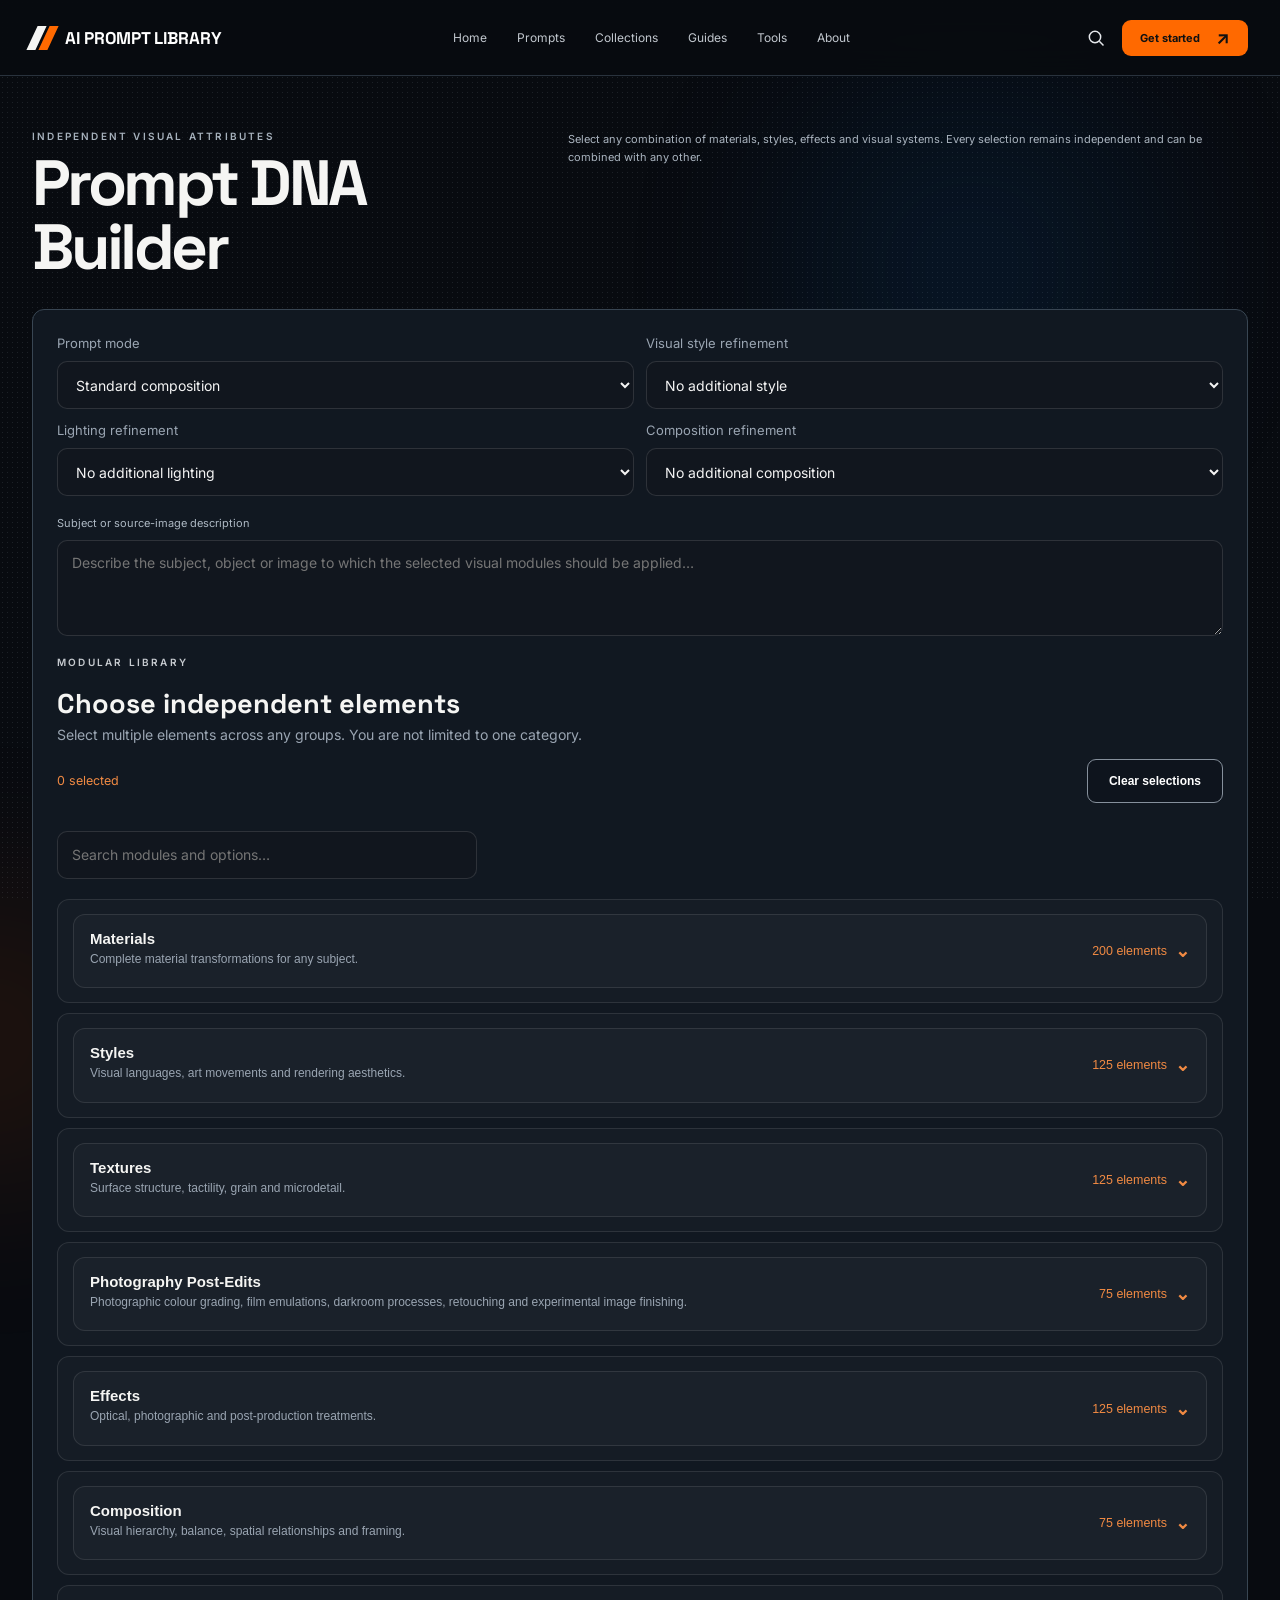
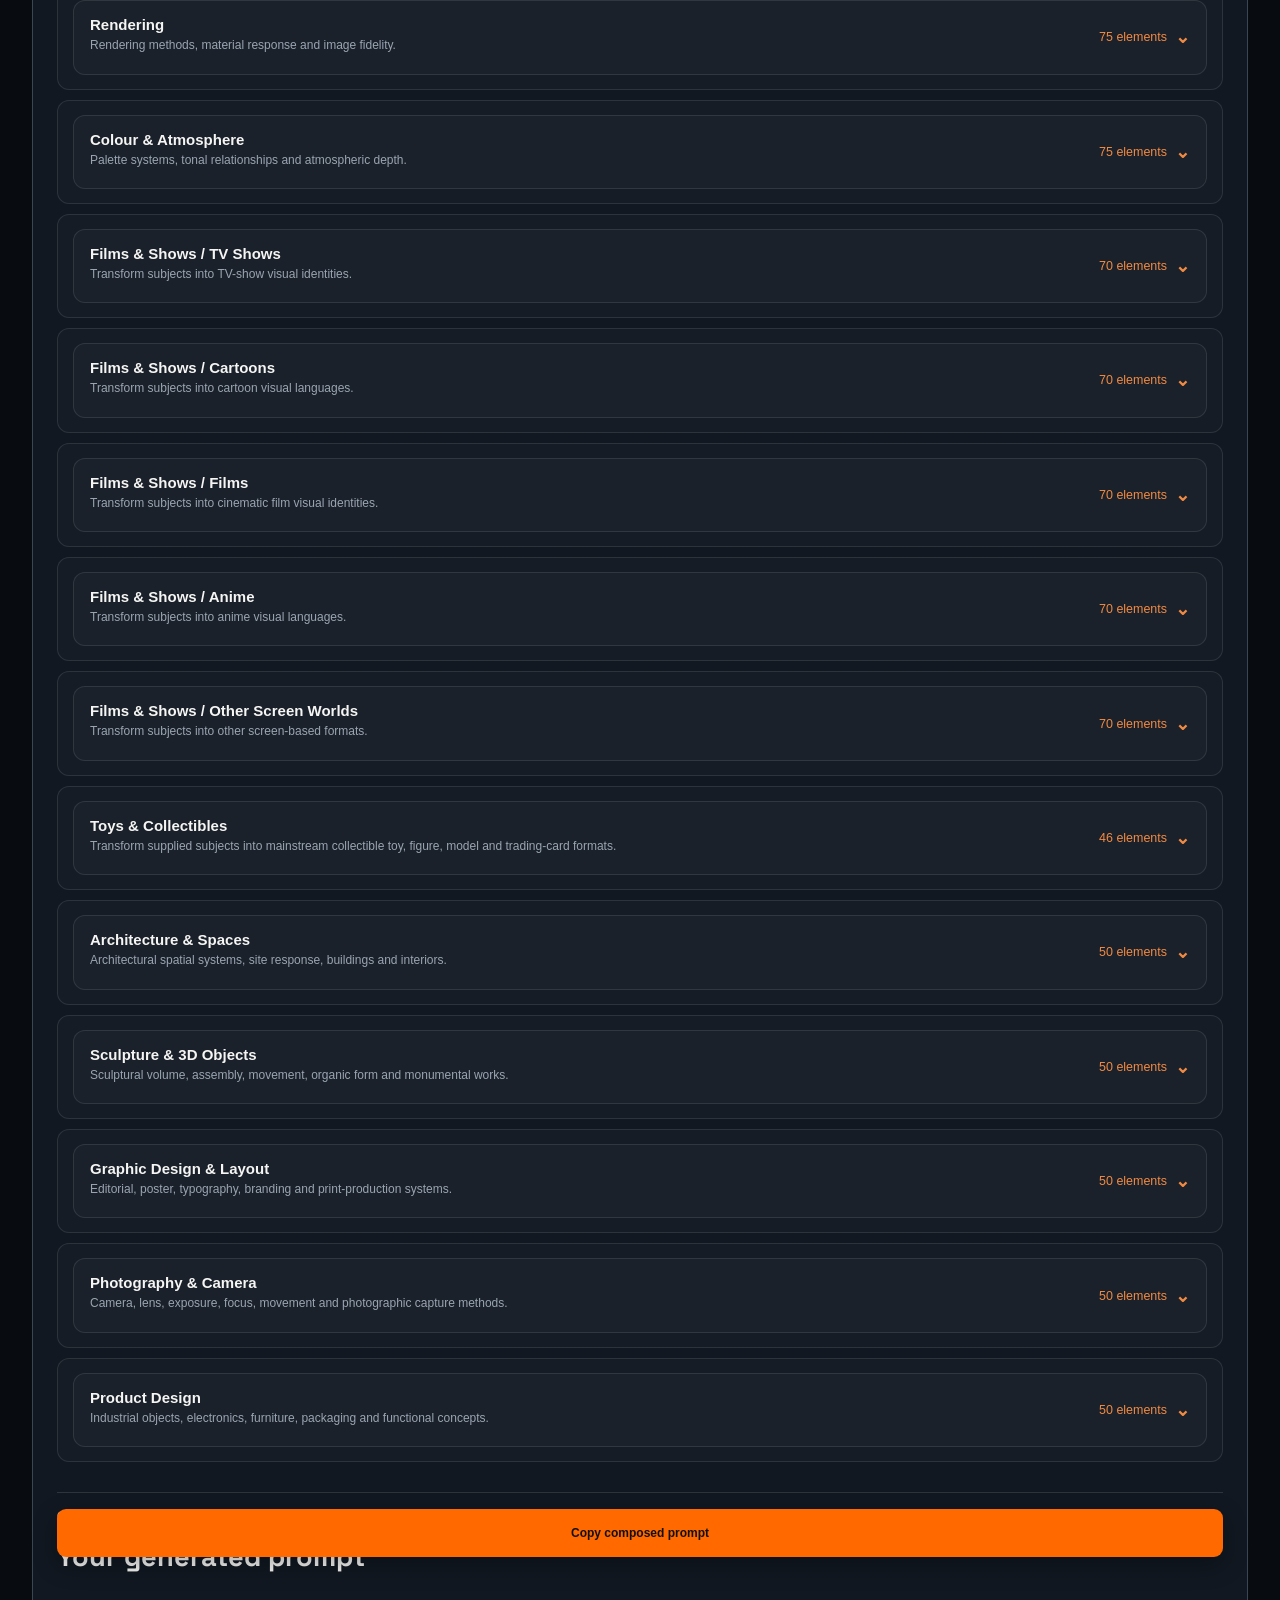
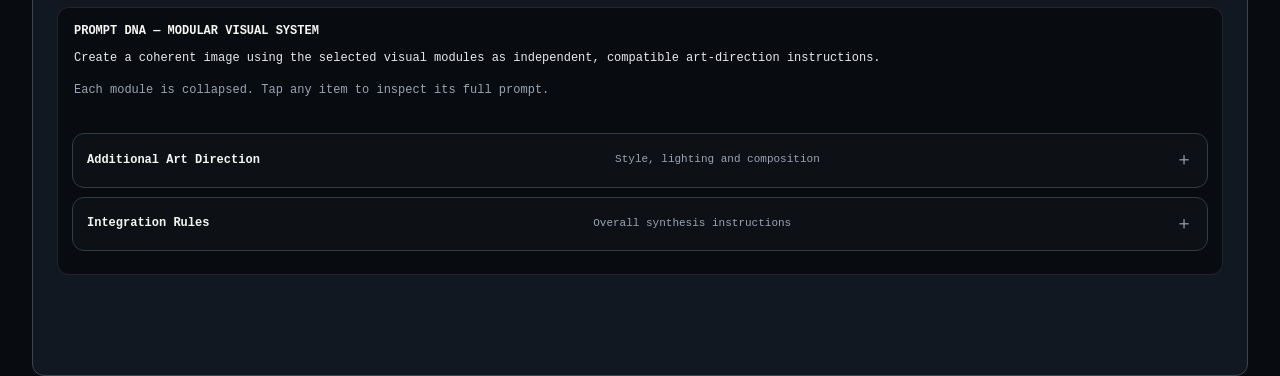
==== builder.html @ 2b3e8fa9 "Update catalogue counts and final taxonomy labels" ====
<!doctype html>
<html lang="en">
<head>
  <meta charset="utf-8">
  <meta name="viewport" content="width=device-width, initial-scale=1">
  <meta name="theme-color" content="#090b10">
  <meta name="description" content="Build modular image prompts by combining independent materials, styles, effects, lighting and rendering systems.">
  <title>Prompt DNA Builder — AI Prompt Library</title>
  <link rel="preconnect" href="https://fonts.googleapis.com">
  <link rel="preconnect" href="https://fonts.gstatic.com" crossorigin>
  <link href="https://fonts.googleapis.com/css2?family=Inter:wght@400;500;600;700&family=Space+Grotesk:wght@400;500;600;700&display=swap" rel="stylesheet">
  <link rel="stylesheet" href="styles.css?v=20261121-prompt-options-v1">
  <link rel="stylesheet" href="prompt-intelligence.css?v=20261118-collapse-modules-v2">
</head>
<body data-page="builder">
  <div class="ambient ambient-one"></div><div class="ambient ambient-two"></div>
  <header class="site-header">
    <a class="brand" href="index.html" aria-label="AI Prompt Library home"><span class="brand-mark"><i></i><i></i></span><span>AI PROMPT LIBRARY</span></a>
    <nav class="desktop-nav" aria-label="Main navigation">
      <a class="nav-link " href="index.html">Home</a><a class="nav-link " href="explore.html#archive">Prompts</a><a class="nav-link " href="explore.html#collections">Collections</a><a class="nav-link" href="explore.html#guides">Guides</a><a class="nav-link" href="tools.html">Tools</a><a class="nav-link" href="explore.html#about">About</a>
    </nav>
    <div class="header-actions"><button class="icon-button" id="focus-search" aria-label="Focus search"><svg viewBox="0 0 24 24"><circle cx="10.8" cy="10.8" r="6.8"></circle><path d="m16 16 5 5"></path></svg></button><button class="menu-button" id="menu-toggle" aria-label="Open menu" aria-expanded="false">☰</button><a class="button button-small button-orange header-cta" href="explore.html#archive">Get started <span>↗</span></a></div>
  </header>
  <div class="mobile-menu" id="mobile-menu"><a href="index.html">Home</a><a href="explore.html#archive">Prompts</a><a href="explore.html#collections">Collections</a><a href="explore.html#guides">Guides</a><a href="tools.html">Tools</a><a href="explore.html#about">About</a></div>

  <main id="builder-page">
    <section class="section shell builder-hero">
      <div class="section-heading"><div><p class="eyebrow">INDEPENDENT VISUAL ATTRIBUTES</p><h1>Prompt DNA Builder</h1></div><p class="section-note">Select any combination of materials, styles, effects and visual systems. Every selection remains independent and can be combined with any other.</p></div>
      <div class="builder-panel">
        <div class="builder-controls">
          <label>Prompt mode<select id="builder-type"><option value="standard">Standard composition</option><option value="transformation">Image transformation</option><option value="art-dna">ART DNA system</option></select></label>
          <label>Visual style refinement<select id="builder-style"><option value="">No additional style</option><option>Photorealistic editorial</option><option>Cinematic surrealism</option><option>Minimalist brutalism</option><option>Neo-expressionist fine art</option><option>Premium commercial finish</option><option>Japanese contemporary graphic art</option></select></label>
          <label>Lighting refinement<select id="builder-light"><option value="">No additional lighting</option><option>Soft directional studio lighting</option><option>Dramatic cinematic chiaroscuro</option><option>Diffuse overcast daylight</option><option>Hard specular strip lighting</option><option>Atmospheric volumetric lighting</option><option>Low-key controlled illumination</option></select></label>
          <label>Composition refinement<select id="builder-frame"><option value="">No additional composition</option><option>Balanced three-quarter composition</option><option>Centered symmetrical composition</option><option>Dynamic diagonal composition</option><option>Layered spatial composition</option><option>Negative-space editorial framing</option><option>Asymmetrical visual balance</option></select></label>
        </div>
        <section class="transformation-controls" id="transformation-controls" hidden aria-labelledby="transformation-heading">
          <div class="transformation-controls-heading"><p class="eyebrow">SPECIALIST TRANSFORMATION ARCHITECTURE</p><h2 id="transformation-heading">Define how the source changes</h2><p>Choose the transformation logic independently from the subject. The generated UTP will preserve the source according to your selected preservation contract.</p></div>
          <label>Transformation architecture<select id="transformation-architecture">
            <option value="material">Material transformation</option><option value="surface">Surface transformation</option><option value="texture">Texture transformation</option><option value="style-transfer">Style transfer</option><option value="hybrid">Hybrid transformation</option>
          </select></label>
          <label>Target treatment / visual objective<textarea id="transformation-target" rows="3" placeholder="e.g. Transform the supplied ceramic vase into translucent smoked glass with a satin-polished finish…"></textarea></label>
          <label>Source preservation contract<select id="transformation-preservation">
            <option value="strict">Strict identity and composition lock</option><option value="structural">Preserve subject structure and composition</option><option value="reinterpret">Preserve identity anchors; allow controlled reinterpretation</option>
          </select></label>
          <p class="transformation-note">The five architectures separate material identity, surface treatment, microtexture, visual-language transfer and multi-treatment orchestration. They do not replace your selected visual modules.</p>
        </section>
        <label class="builder-source-label">Subject or source-image description<textarea id="builder-source" rows="3" placeholder="Describe the subject, object or image to which the selected visual modules should be applied…"></textarea></label>
        <div class="builder-selection-bar"><div><p class="eyebrow">MODULAR LIBRARY</p><h2>Choose independent elements</h2><p>Select multiple elements across any groups. You are not limited to one category.</p></div><div class="builder-selection-actions"><span id="builder-selection-count">0 selected</span><button class="button button-outline" id="builder-clear" type="button">Clear selections</button></div><div class="builder-module-search"><input id="builder-module-search" type="search" placeholder="Search modules and options…" aria-label="Search builder options"></div></div>
        <div id="builder-modules"></div>
        <div class="builder-output-wrap"><div class="builder-output-heading"><div><p class="eyebrow">COMPOSED OUTPUT</p><h2>Your generated prompt</h2></div></div><pre class="prompt-code builder-output" id="builder-output" aria-live="polite"></pre><button class="button button-orange" id="copy-builder" type="button">Copy composed prompt</button></div>
      </div>
    </section>
  </main>
  <footer class="site-footer shell" id="tools"><div class="footer-main">
    <div class="footer-brand"><a class="brand" href="index.html"><span class="brand-mark"><i></i><i></i></span><span>AI PROMPT LIBRARY</span></a><p>A visual transformation library spanning 1,521 prompts across fifteen collections, including universal visual elements, screen worlds, collectibles and specialist creative disciplines.</p></div>
    <div class="footer-col"><strong>Library</strong><a href="explore.html#archive">All prompts</a><a href="explore.html#collections">Collections</a><a href="explore.html#archive">Featured</a><a href="explore.html#archive">New releases</a></div>
    <div class="footer-col"><strong>Resources</strong><a href="explore.html#guides">Guides</a><a href="tools.html">Tools</a><a href="explore.html#guides">Prompt tips</a><a href="explore.html#guides">Workflow ideas</a></div>
    <div class="footer-col"><strong>About</strong><a href="explore.html#about">About the project</a><a href="explore.html#about">Updates</a><a href="explore.html#about">Changelog</a><a href="explore.html#about">Contact information pending</a></div>
    <form class="newsletter" id="newsletter"><strong>Stay in the loop</strong><p>Occasional prompt releases and creative updates.</p><div class="newsletter-input"><input type="email" placeholder="Your email address" aria-label="Email address" required><button aria-label="Subscribe">→</button></div><small id="newsletter-message">No spam. Just useful creative resources.</small></form>
  </div><div class="footer-bottom"><span>© 2026 AI Prompt Library. All rights reserved.</span><div><a href="explore.html#about">Terms</a><a href="explore.html#about">Privacy</a><a href="explore.html#about">Cookies</a></div></div></footer>

  <dialog class="prompt-dialog" id="prompt-dialog"><form method="dialog"><button class="dialog-close" aria-label="Close prompt detail">×</button></form><div id="dialog-content"></div></dialog>
  <div class="toast" id="toast" role="status" aria-live="polite"></div>
  <script src="catalogue-expansion.js?v=20261121-prompt-options-v1"></script>
  <script>
    if (!Array.isArray(window.AI_PROMPT_EXPANSION)) {
      document.write('<script src="backups/2026-11-17/catalogue-expansion.js"><\\/script>');
    }
  </script>
  <script src="prompt-intelligence.js?v=20261121-intelligence-v2"></script>
  <script src="app.js?v=20261121-prompt-options-v1"></script>
  <script src="transformation-system.js?v=20261118-tcg-single-subcategory-v1"></script>
</body>
</html>
---- styles.css ----
:root{--ink:#080b10;--panel:#10151c;--panel-2:#151c25;--line:#303c49;--muted:#9aa5b2;--text:#f5f5f3;--orange:#ff6900;--blue:#318bff;--violet:#8757ff;--radius:15px}*{box-sizing:border-box}html{scroll-behavior:smooth;scroll-padding-top:88px}body{margin:0;background:var(--ink);color:var(--text);font-family:Inter,Arial,sans-serif;font-size:14px;overflow-x:hidden}body:before{content:"";position:fixed;inset:0;pointer-events:none;opacity:.13;z-index:-1;background-image:radial-gradient(#a9bacb 0.5px,transparent .5px);background-size:5px 5px}.ambient{position:absolute;pointer-events:none;filter:blur(100px);opacity:.13;border-radius:50%;z-index:-1}.ambient-one{width:360px;height:360px;background:#0762bd;top:90px;right:10%}.ambient-two{width:280px;height:280px;background:#f45b00;top:900px;left:-150px}.shell{width:min(1480px,calc(100% - 64px));margin-inline:auto}.site-header{height:76px;padding:0 max(32px,calc((100% - 1480px)/2));border-bottom:1px solid #29323d;display:flex;align-items:center;justify-content:space-between;gap:30px;position:sticky;top:0;z-index:20;background:rgba(8,11,16,.92);backdrop-filter:blur(18px)}.brand{display:inline-flex;align-items:center;gap:12px;color:white;text-decoration:none;font:700 17px 'Space Grotesk',sans-serif;white-space:nowrap}.brand-mark{height:24px;display:flex;gap:3px;transform:skew(-25deg)}.brand-mark i{display:block;width:9px;height:24px;background:#f5f5f3}.brand-mark i+ i{background:var(--orange)}.desktop-nav{display:flex;align-items:center;gap:30px;height:100%}.nav-link{height:100%;display:flex;align-items:center;color:#c1c7ce;text-decoration:none;font-size:12px;position:relative}.nav-link:hover,.nav-link.active{color:white}.nav-link.active:after{content:"";height:2px;background:var(--orange);position:absolute;bottom:0;left:0;right:0}.header-actions{display:flex;align-items:center;gap:16px}.icon-button,.menu-button{border:0;background:none;color:#e5e8ec;width:26px;height:32px;display:grid;place-items:center;cursor:pointer}.icon-button svg,.search-box svg{width:20px;height:20px;fill:none;stroke:currentColor;stroke-width:1.8}.menu-button{display:none;font-size:22px}.button{min-height:46px;padding:0 21px;border-radius:9px;display:inline-flex;align-items:center;justify-content:center;gap:16px;text-decoration:none;font-weight:700;font-size:12px;transition:transform .2s,border-color .2s,background .2s;cursor:pointer;border:1px solid transparent}.button:hover{transform:translateY(-2px)}.button-orange{background:var(--orange);color:#111}.button-orange:hover{background:#ff8128}.button-outline{border-color:#86909c;color:white;background:rgba(12,17,23,.4)}.button-outline:hover{border-color:white;background:#18212b}.button-small{min-height:36px;padding:0 17px;font-size:11px}.button span,.text-link span{font-size:18px;line-height:0}.mobile-menu{display:none}
.hero{padding:62px 42px 28px;position:relative;border-bottom:1px solid #35404c;overflow:hidden}.hero:before{content:"";position:absolute;inset:0;background:linear-gradient(90deg,rgba(8,11,16,.98) 0%,rgba(8,11,16,.8) 34%,rgba(8,11,16,.12) 72%,rgba(8,11,16,.5) 100%);z-index:1;pointer-events:none}.hero-grid{min-height:340px;display:grid;grid-template-columns:43% 57%;position:relative}.hero-copy{position:relative;z-index:3;padding-top:18px}.eyebrow{color:#c7cbd0;font-size:10px;letter-spacing:2.2px;font-weight:600;margin:0 0 18px;display:flex;align-items:center;gap:10px}.eyebrow-line{width:27px;height:2px;background:var(--orange)}h1,h2,p{margin-top:0}.hero h1{font:700 clamp(56px,6.3vw,91px)/.9 'Space Grotesk',sans-serif;letter-spacing:-5px;margin:0 0 17px}.hero h1 span{color:#f2f2f1}.hero-description{font-size:17px;line-height:1.45;color:#d0d5dc;max-width:380px;margin-bottom:25px}.stats{display:flex;gap:25px;margin-bottom:26px}.stats div{min-width:68px;padding-right:24px;border-right:1px solid #59616b;display:flex;flex-direction:column;gap:3px}.stats div:last-child{border:0}.stats strong{font:700 26px 'Space Grotesk'}.stats span{font-size:11px;color:#c4cbd3}.hero-actions{display:flex;gap:12px}.hero-art{position:relative;min-height:340px;margin-top:-20px;overflow:hidden}.art-orbit{position:absolute;width:350px;height:350px;border-radius:50%;background:conic-gradient(from 220deg,transparent 0 18%,#ff6a00 18% 47%,#257bc5 47% 68%,transparent 68%);right:23%;top:-24px;filter:saturate(1.1)}.art-orbit:after{content:"";position:absolute;inset:17px;border-radius:50%;background:#11171f}.art-grid{position:absolute;inset:0;background:linear-gradient(90deg,transparent 49.8%,rgba(116,160,193,.4) 50%,transparent 50.2%),linear-gradient(0deg,transparent 49.8%,rgba(116,160,193,.3) 50%,transparent 50.2%);background-size:92px 92px;opacity:.4;mask-image:linear-gradient(90deg,transparent,black 30%,black 90%,transparent)}.art-sculpture{position:absolute;width:310px;height:370px;right:26%;top:10px;background:linear-gradient(120deg,#f0efeb,#8e9397 38%,#242a30 72%,#c5c7c8);clip-path:polygon(40% 0,68% 6%,87% 27%,100% 54%,82% 68%,75% 100%,18% 100%,0 63%,14% 31%);filter:grayscale(1);opacity:.92;mix-blend-mode:screen}.art-sculpture:before{content:"";position:absolute;inset:0;background:repeating-linear-gradient(112deg,transparent 0 35px,rgba(0,0,0,.3) 36px 38px),linear-gradient(130deg,transparent 50%,rgba(0,0,0,.8));clip-path:polygon(40% 0,68% 6%,87% 27%,100% 54%,82% 68%,75% 100%,18% 100%,0 63%,14% 31%)}.art-cross{position:absolute;color:#fff;font-size:34px;font-weight:200;z-index:2}.cross-one{top:15px;left:16%}.cross-two{top:50px;right:14%}.hero-index{position:absolute;right:0;top:38px;z-index:3;display:flex;flex-direction:column;gap:12px;font-size:9px;letter-spacing:.7px;color:#e5e9ed}.hero-search-row{position:relative;z-index:4;display:flex;gap:15px;margin-top:0}.search-box{height:48px;border:1px solid #778491;border-radius:10px;background:rgba(17,24,32,.88);display:flex;align-items:center;gap:13px;padding:0 16px;flex:1;min-width:0;color:#d8dee5}.search-box input{background:none;border:0;outline:none;color:white;flex:1;min-width:0;font:inherit;font-size:12px}.search-box input::placeholder{color:#9ca7b3}.search-box kbd{font-size:10px;color:#8b96a3;border:1px solid #495461;padding:3px 6px;border-radius:4px}.browse-button{min-width:185px}
.section{padding-top:65px}.section-heading{display:flex;align-items:end;gap:24px;margin-bottom:23px}.section-heading .eyebrow{margin-bottom:9px;color:#a6b1bc}.section-heading h2,.guide-strip h2{font:600 28px 'Space Grotesk';letter-spacing:-1.1px;margin:0}.section-note{color:#aab4bf;font-size:11px;margin:0 0 4px}.text-link{margin-left:auto;color:#e2e6ea;text-decoration:none;font-size:11px;display:flex;align-items:center;gap:9px;white-space:nowrap}.text-link:hover{color:var(--orange)}.collection-grid{display:grid;grid-template-columns:repeat(3,1fr);gap:12px}.collection-card{height:112px;border:1px solid #48525e;border-radius:12px;position:relative;overflow:hidden;text-decoration:none;color:white;background:#111821;display:flex;align-items:center;padding:18px;isolation:isolate}.collection-card:before{content:"";position:absolute;inset:0;z-index:-2;opacity:.9;background:var(--card-bg,linear-gradient(130deg,#252d38,#0e1219))}.collection-card:after{content:"";position:absolute;inset:0;z-index:-1;background:linear-gradient(90deg,rgba(6,9,14,.95),rgba(6,9,14,.45) 72%,rgba(6,9,14,.2));transition:opacity .2s}.collection-card:hover{border-color:var(--orange);transform:translateY(-2px)}.collection-card:hover:after{opacity:.7}.collection-icon{width:42px;height:42px;border:1px solid rgba(255,255,255,.22);border-radius:10px;display:grid;place-items:center;color:#c2a1ff;font-size:22px;margin-right:15px}.collection-meta{display:flex;flex-direction:column;gap:6px}.collection-meta strong{font:600 15px 'Space Grotesk'}.collection-meta small{font-size:10px;color:#c2cbd4}.collection-arrow{margin-left:auto;font-size:20px;color:#d8dee5}.collection-card[data-tone="orange"] .collection-icon{color:#ff9a54}.collection-card[data-tone="blue"] .collection-icon{color:#75b9ff}
.archive-toolbar{display:flex;flex-wrap:wrap;gap:10px;margin-bottom:18px}.archive-toolbar select{flex:1 1 140px;min-width:0}.archive-search{flex:1 1 260px;min-width:0}.archive-search{max-width:420px;height:42px}.archive-toolbar select{border:1px solid #3d4855;background:#121921;color:#e5e9ee;border-radius:8px;padding:0 32px 0 12px;font:inherit;font-size:11px;min-width:140px}.prompt-grid{display:grid;grid-template-columns:repeat(4,1fr);gap:13px}.prompt-card{border:1px solid #343e49;border-radius:11px;overflow:hidden;background:#11171f;cursor:pointer;transition:transform .2s,border-color .2s;min-width:0}.prompt-card:hover{transform:translateY(-3px);border-color:#788694}.prompt-thumb{height:142px;position:relative;overflow:hidden;background:var(--thumb-bg);display:grid;place-items:center}.prompt-thumb:after{content:"";position:absolute;inset:0;background:linear-gradient(0deg,rgba(0,0,0,.35),transparent 48%)}.thumb-art{width:76%;height:76%;border-radius:50%;background:var(--thumb-art);filter:blur(1px);box-shadow:0 0 48px var(--thumb-glow);transform:rotate(-22deg)}.prompt-thumb[data-kind="material"] .thumb-art{width:100%;height:100%;border-radius:0;transform:none;background:repeating-linear-gradient(135deg,#8a8d8e 0 2px,#42474b 3px 5px,#c1c0ba 6px 7px)}.prompt-thumb[data-kind="fabric"] .thumb-art{border-radius:18px 18px 8px 8px;background:linear-gradient(130deg,#777d84,#151a21 50%,#9da3a7);width:55%;height:90%;transform:perspective(100px) rotateX(5deg)}.prompt-thumb[data-kind="glass"] .thumb-art{border-radius:4px;background:linear-gradient(135deg,transparent 20%,rgba(255,255,255,.85) 21%,transparent 25%,rgba(0,170,255,.55) 42%,transparent 60%);border:1px solid rgba(255,255,255,.65)}.bookmark{position:absolute;z-index:2;right:11px;top:10px;border:0;background:rgba(0,0,0,.35);color:white;border-radius:6px;width:27px;height:27px;cursor:pointer;font-size:16px}.bookmark.saved{color:var(--orange)}.prompt-info{padding:13px 14px 14px}.prompt-info h3{font:600 13px/1.3 'Space Grotesk';margin:0 0 10px;min-height:34px}.prompt-meta{display:flex;align-items:center;justify-content:space-between;gap:7px}.pill{font-size:8px;text-transform:uppercase;letter-spacing:.5px;border:1px solid #49718e;color:#9fd0f2;border-radius:4px;padding:4px 6px}.prompt-meta small{color:#8c98a5;font-size:9px}.empty-state{padding:40px;text-align:center;color:#a6b0bc;border:1px dashed #384452;border-radius:10px}.archive-bottom{display:flex;justify-content:space-between;align-items:center;margin-top:20px;color:#8f9ba8;font-size:10px}
.manifesto-band{margin-top:78px;min-height:170px;border-block:1px solid #3b4652;display:grid;grid-template-columns:auto 1px minmax(160px,1.4fr) repeat(3,1fr);align-items:center;gap:29px;padding:30px 25px;background:radial-gradient(ellipse at 0 100%,rgba(255,105,0,.15),transparent 35%),radial-gradient(ellipse at 100% 0,rgba(32,116,202,.15),transparent 40%)}.manifesto-title{font:700 32px/.98 'Space Grotesk';letter-spacing:-1.4px}.manifesto-title span{color:var(--orange)}.manifesto-divider{height:75px;background:#59636e}.manifesto-copy{font-size:12px;line-height:1.6;color:#c2cad3;margin:0;max-width:240px}.principle{display:flex;flex-direction:column;gap:7px}.principle-icon{font-size:24px;color:var(--orange)}.principle strong{font:600 12px 'Space Grotesk'}.principle small{font-size:10px;line-height:1.5;color:#9da8b3;max-width:150px}.guide-strip{display:flex;align-items:center;justify-content:space-between;gap:30px;padding-bottom:65px}.guide-strip .eyebrow{margin-bottom:10px}.guide-strip p{max-width:390px;color:#aab4bf;font-size:12px;line-height:1.6;margin:0}
.site-footer{border-top:1px solid #36414d;padding-top:40px}.footer-main{display:grid;grid-template-columns:1.8fr .8fr .8fr .8fr 1.5fr;gap:35px;padding-bottom:38px}.footer-brand p,.newsletter p{color:#a2adb8;font-size:11px;line-height:1.6;margin:13px 0 0;max-width:200px}.footer-col{display:flex;flex-direction:column;gap:10px}.footer-col strong,.newsletter strong{font:600 12px 'Space Grotesk';margin-bottom:3px}.footer-col a{color:#9faab5;text-decoration:none;font-size:10px}.footer-col a:hover,.footer-bottom a:hover{color:var(--orange)}.newsletter p{margin:0 0 12px}.newsletter-input{height:39px;border:1px solid #4a5662;border-radius:7px;display:flex;overflow:hidden}.newsletter-input input{flex:1;min-width:0;background:transparent;border:0;outline:none;padding:0 11px;color:white;font:inherit;font-size:10px}.newsletter-input button{width:42px;border:0;background:var(--orange);font-size:20px;cursor:pointer}.newsletter small{display:block;color:#788491;font-size:9px;margin-top:9px}.footer-bottom{min-height:49px;border-top:1px solid #27313b;display:flex;align-items:center;justify-content:space-between;color:#788491;font-size:9px}.footer-bottom div{display:flex;gap:20px}.footer-bottom a{color:#9ca6b0;text-decoration:none}
.prompt-dialog{width:min(760px,calc(100% - 28px));max-height:88vh;overflow:auto;background:#101720;color:white;border:1px solid #65717f;border-radius:16px;padding:30px;box-shadow:0 30px 100px #000}.prompt-dialog::backdrop{background:rgba(0,0,0,.78);backdrop-filter:blur(5px)}.dialog-close{float:right;border:1px solid #465260;border-radius:8px;color:white;background:#1a232e;font-size:23px;width:34px;height:34px;cursor:pointer}.detail-category{color:var(--orange);letter-spacing:1.4px;font-size:10px;text-transform:uppercase;margin:4px 0 12px}.detail-title{font:700 30px 'Space Grotesk';margin:0 42px 10px 0}.detail-desc{color:#b1bdc9;line-height:1.6;font-size:13px;max-width:600px}.detail-tags{display:flex;flex-wrap:wrap;gap:7px;margin:18px 0}.detail-tags span{border:1px solid #465462;border-radius:20px;padding:6px 10px;font-size:10px;color:#d3dae2}.prompt-label{font:600 12px 'Space Grotesk';margin:22px 0 9px}.prompt-code{white-space:pre-wrap;overflow-wrap:anywhere;background:#090e14;border:1px solid #4d5b69;border-radius:9px;padding:16px;color:#e4eaf0;font:12px/1.7 ui-monospace,SFMono-Regular,Consolas,monospace}.detail-actions{display:flex;gap:10px;flex-wrap:wrap}.detail-actions .button{flex:1}.detail-extra{margin-top:18px;display:grid;grid-template-columns:1fr 1fr;gap:10px}.detail-extra details{border:1px solid #3c4855;border-radius:8px;padding:12px}.detail-extra summary{cursor:pointer;font-size:11px;font-weight:600}.detail-extra p{font-size:11px;color:#aab5c0;line-height:1.6;margin:12px 0 0}.toast{position:fixed;bottom:24px;left:50%;transform:translate(-50%,20px);background:#e9f3ec;color:#122318;border-radius:8px;padding:12px 17px;font-size:12px;font-weight:600;opacity:0;pointer-events:none;transition:.2s;z-index:50}.toast.show{opacity:1;transform:translate(-50%,0)}
@media(max-width:1050px){.desktop-nav{gap:17px}.brand{font-size:14px}.hero{padding-inline:28px}.hero-index{font-size:8px}.manifesto-band{grid-template-columns:1fr 1px 1.3fr repeat(3,1fr);gap:17px}.manifesto-title{font-size:27px}.footer-main{gap:20px;grid-template-columns:1.4fr .7fr .7fr .7fr 1.3fr}}
@media(max-width:780px){.shell{width:min(100% - 32px,620px)}.site-header{height:64px;padding:0 16px}.desktop-nav,.header-cta,.header-actions .icon-button:nth-child(2){display:none}.menu-button{display:grid}.mobile-menu{position:fixed;top:64px;left:0;right:0;background:#101720;border-bottom:1px solid #35404c;padding:14px 20px;z-index:19;display:none;grid-template-columns:repeat(2,1fr);gap:4px}.mobile-menu.open{display:grid}.mobile-menu a{color:#dce2e8;text-decoration:none;padding:12px;border-radius:7px}.mobile-menu a:hover{background:#202a35}.hero{padding:38px 20px 21px}.hero-grid{display:block;min-height:390px}.hero-copy{padding-top:5px}.hero h1{font-size:clamp(55px,13vw,76px);letter-spacing:-3px}.hero-description{font-size:15px;max-width:300px}.hero-art{position:absolute;inset:30px -65px 0 18%;opacity:.65;margin:0;min-height:340px}.art-orbit{width:270px;height:270px;right:25%;top:20px}.art-sculpture{width:220px;height:300px;right:28%;top:30px}.hero-index{display:none}.hero-copy{z-index:3}.stats{gap:14px}.stats div{padding-right:15px}.stats strong{font-size:23px}.hero-search-row{display:flex;flex-direction:column}.browse-button{width:100%}.search-box kbd{display:none}.section{padding-top:48px}.section-heading{align-items:start;display:grid;grid-template-columns:1fr auto;gap:8px}.section-heading h2{font-size:24px}.section-note{grid-column:1/-1;grid-row:2}.section-heading .text-link{grid-column:2;grid-row:1;margin:25px 0 0;font-size:10px}.collection-grid{grid-template-columns:repeat(2,1fr);gap:9px}.collection-card{height:100px;padding:12px}.collection-icon{width:33px;height:33px;margin-right:9px;font-size:17px}.collection-meta strong{font-size:12px}.collection-meta small{font-size:9px}.collection-arrow{font-size:16px}.archive-toolbar{display:grid;grid-template-columns:1fr 1fr}.archive-search{grid-column:1/-1;max-width:none;width:100%}.archive-toolbar select{height:40px;min-width:0;width:100%}.prompt-grid{grid-template-columns:repeat(2,1fr);gap:9px}.prompt-thumb{height:120px}.prompt-info{padding:10px}.prompt-info h3{font-size:11px;min-height:30px}.manifesto-band{margin-top:55px;padding:26px 18px;grid-template-columns:1fr 1fr;gap:18px}.manifesto-title{font-size:30px}.manifesto-divider{display:none}.manifesto-copy{grid-column:1/-1;max-width:100%;padding-bottom:14px;border-bottom:1px solid #35404c}.principle small{max-width:unset}.guide-strip{display:grid;gap:15px;padding-bottom:45px}.guide-strip h2{font-size:23px}.guide-strip p{max-width:unset}.guide-strip .button{width:100%}.footer-main{grid-template-columns:repeat(2,1fr);gap:25px 18px}.footer-brand,.newsletter{grid-column:1/-1}.footer-brand p{max-width:260px}.newsletter-input{max-width:420px}.footer-bottom{gap:14px;align-items:flex-start;padding:15px 0;flex-direction:column}.detail-title{font-size:24px}.prompt-dialog{padding:22px 18px}.detail-extra{grid-template-columns:1fr}}
@media(max-width:380px){.collection-card{padding:9px}.collection-icon{display:none}.collection-meta strong{font-size:11px}.collection-arrow{font-size:14px}.hero h1{font-size:52px}.manifesto-title{font-size:26px}}
@media(prefers-reduced-motion:reduce){*,*::before,*::after{scroll-behavior:auto!important;transition:none!important;animation:none!important}}
/* Library expansion features */
.prompt-mode-tabs{display:flex;gap:8px;flex-wrap:wrap;margin:20px 0 14px}.mode-tab{border:1px solid #485563;background:#151e29;color:#c7d0da;border-radius:7px;padding:10px 14px;font:600 11px 'Space Grotesk';cursor:pointer}.mode-tab.active{background:#f16c12;border-color:#f16c12;color:#10151c}.difficulty-tag{border:1px solid #d58a4b!important;color:#ffc18c!important}.builder-panel{display:grid;grid-template-columns:repeat(2,minmax(0,1fr));gap:14px;padding:20px;border:1px solid #394653;border-radius:12px;background:#111821}.builder-panel label{display:flex;flex-direction:column;gap:8px;color:#aeb9c4;font-size:11px}.builder-panel select{height:42px;background:#0b1118;border:1px solid #465360;color:#eef2f5;border-radius:7px;padding:0 10px;font:inherit}.builder-output{grid-column:1/-1;min-height:110px}.builder-panel>.button{justify-self:start}.prompt-of-day{padding:24px;border:1px solid #465360;border-radius:12px;background:linear-gradient(110deg,#1b2734,#10161e 65%,#33241d);display:grid;gap:10px}.prompt-of-day .eyebrow{color:#ff9a54;font-size:10px;letter-spacing:1.2px}.prompt-of-day strong{font:600 22px 'Space Grotesk'}.prompt-of-day p{color:#b7c2cd;font-size:12px;max-width:650px;line-height:1.6;margin:0}.collection-card{background-size:cover;background-position:center}.collection-card:before{filter:saturate(1.1)}@media(max-width:780px){.builder-panel{grid-template-columns:1fr}.builder-output{grid-column:1}.builder-panel>.button{width:100%}}

/* Separate page layouts */
body[data-page="home"] #collections,
body[data-page="home"] #archive,
body[data-page="home"] #dna-builder,
body[data-page="home"] .prompt-of-day,
body[data-page="home"] .manifesto-band,
body[data-page="home"] .guide-strip,
body[data-page="home"] .site-footer{display:none!important}
body[data-page="explore"] #home>.hero,
body[data-page="explore"] #dna-builder,
body[data-page="explore"] .prompt-of-day,
body[data-page="explore"] .manifesto-band,
body[data-page="explore"] .guide-strip{display:none!important}
body[data-page="builder"] #home>.hero,
body[data-page="builder"] #collections,
body[data-page="builder"] #archive,
body[data-page="builder"] .prompt-of-day,
body[data-page="builder"] .manifesto-band,
body[data-page="builder"] .guide-strip,
body[data-page="builder"] .site-footer{display:none!important}
body[data-page="explore"] #collections{padding-top:42px}
body[data-page="explore"] #archive{padding-top:34px}
body[data-page="builder"] #dna-builder{padding-top:54px;min-height:calc(100vh - 150px)}


/* Modular Prompt DNA Builder */
.builder-hero{padding-top:54px}
.builder-hero>.section-heading{align-items:end;margin-bottom:30px}
.builder-hero h1{font-family:"Space Grotesk",sans-serif;font-size:clamp(2.4rem,5vw,4.8rem);line-height:1;letter-spacing:-.055em;margin:0}
.builder-panel{display:grid;gap:28px}
.builder-controls{display:grid;grid-template-columns:repeat(4,minmax(0,1fr));gap:14px}
.builder-controls label,.builder-source-label{display:grid;gap:9px;font-size:.78rem;color:var(--muted,#a9adb5)}
.builder-controls select,.builder-source-label textarea{width:100%;min-height:46px;padding:12px 14px;border:1px solid rgba(255,255,255,.12);border-radius:10px;background:#11161e;color:#f4f4f4;font:inherit}
.builder-source-label textarea{resize:vertical;min-height:84px}
.builder-selection-bar,.builder-module-heading,.builder-output-heading{display:flex;align-items:center;justify-content:space-between;gap:18px}
.builder-selection-bar h2,.builder-output-heading h2{margin:5px 0;font-family:"Space Grotesk",sans-serif;font-size:1.65rem}
.builder-selection-bar p:not(.eyebrow),.builder-module-heading p{margin:4px 0;color:var(--muted,#a9adb5);font-size:.88rem}
.builder-selection-actions{display:flex;align-items:center;gap:12px;white-space:nowrap}
.builder-selection-actions>span,.builder-module-heading>span{font-size:.78rem;color:#f18a43}
.builder-module{padding:22px 0;border-top:1px solid rgba(255,255,255,.1)}
.builder-module-heading{margin-bottom:15px}
.builder-module-heading h3{margin:0;font-size:1.12rem}
.builder-module-grid{display:grid;grid-template-columns:repeat(3,minmax(0,1fr));gap:8px}
.builder-option{display:flex;align-items:flex-start;gap:10px;padding:12px;border:1px solid rgba(255,255,255,.09);border-radius:9px;background:rgba(255,255,255,.025);font-size:.84rem;line-height:1.4;cursor:pointer;transition:border-color .15s,background .15s}
.builder-option:has(input:checked){border-color:#e87935;background:rgba(232,121,53,.1)}
.builder-option input{accent-color:#e87935;margin-top:2px;flex:none}
.builder-output-wrap{display:grid;gap:16px;padding-top:24px;border-top:1px solid rgba(255,255,255,.12)}
.builder-output{white-space:pre-wrap;overflow-wrap:anywhere;min-height:190px;max-height:560px;overflow:auto;padding:22px;border:1px solid rgba(255,255,255,.1);border-radius:12px;background:#080b10;color:#e7e9ed;font: .84rem/1.7 ui-monospace,SFMono-Regular,Consolas,monospace}
@media(max-width:900px){.builder-controls{grid-template-columns:repeat(2,minmax(0,1fr))}.builder-module-grid{grid-template-columns:repeat(2,minmax(0,1fr))}}
@media(max-width:560px){.builder-controls,.builder-module-grid{grid-template-columns:1fr}.builder-selection-bar,.builder-module-heading{align-items:flex-start;flex-direction:column}.builder-selection-actions{width:100%;justify-content:space-between}}

/* Full-site responsive header and layout corrections */
@media(max-width:1050px){
 .desktop-nav{display:none}.header-cta{display:none}.menu-button{display:grid}
 .site-header{gap:12px}.header-actions{gap:12px;flex:none}
 .mobile-menu{position:fixed;top:76px;left:0;right:0;background:#101720;border-bottom:1px solid #35404c;padding:14px 20px;z-index:19;display:none;grid-template-columns:repeat(2,1fr);gap:4px}
 .mobile-menu.open{display:grid}.mobile-menu a{color:#dce2e8;text-decoration:none;padding:12px;border-radius:7px}
}
@media(max-width:780px){
 .site-header{height:64px;padding:0 16px;gap:10px}
 .brand{font-size:clamp(12px,3.8vw,15px);gap:8px;min-width:0}
 .brand-mark{height:22px;gap:3px;flex:none}.brand-mark i{height:22px;width:8px}
 .header-actions{gap:10px}.header-actions .icon-button{width:24px;height:30px}
 .menu-button{width:24px;height:30px;flex:none}.shell{width:calc(100% - 32px)}
 .mobile-menu{top:64px}
}
@media(max-width:360px){
 .site-header{padding-inline:12px;gap:8px}.brand{font-size:12px;gap:7px}
 .brand-mark i{width:7px}.header-actions{gap:8px}
}

/* Universal Transformation Prompt architecture controls */
.transformation-controls{display:grid;grid-template-columns:repeat(2,minmax(0,1fr));gap:16px;margin:22px 0;padding:22px;border:1px solid #5b493b;border-radius:12px;background:linear-gradient(135deg,rgba(255,105,0,.075),rgba(16,21,28,.94) 48%)}
.transformation-controls[hidden]{display:none!important}
.transformation-controls-heading{grid-column:1/-1}
.transformation-controls-heading .eyebrow{margin-bottom:8px;color:#ff9a54}
.transformation-controls-heading h2{margin:0 0 8px;font:600 20px 'Space Grotesk';letter-spacing:-.5px}
.transformation-controls-heading p:not(.eyebrow){max-width:760px;margin:0;color:#aab4bf;font-size:12px;line-height:1.6}
.transformation-controls label{display:flex;flex-direction:column;gap:8px;color:#dce1e6;font-size:11px;font-weight:600}
.transformation-controls select,.transformation-controls textarea{width:100%;min-width:0;border:1px solid #485461;border-radius:8px;background:#0c1219;color:#f4f5f6;padding:12px;font:inherit;font-size:12px;line-height:1.5;outline:none}
.transformation-controls select:focus,.transformation-controls textarea:focus{border-color:var(--orange);box-shadow:0 0 0 2px rgba(255,105,0,.14)}
.transformation-controls textarea{resize:vertical;min-height:76px}
.transformation-note{grid-column:1/-1;margin:0;color:#9aa5b2;font-size:10px;line-height:1.55}
@media(max-width:760px){.transformation-controls{grid-template-columns:1fr;padding:16px}.transformation-controls-heading,.transformation-note{grid-column:1}}


/* Per-prompt visual references */
.visual-reference{margin:22px 0 24px;padding:18px;border:1px solid #394653;border-radius:12px;background:linear-gradient(145deg,#18222d,#0d131b)}
.visual-reference-heading{display:flex;justify-content:space-between;align-items:flex-start;gap:12px;margin-bottom:14px}
.visual-reference-heading .eyebrow{display:block;color:#ff9a54;font-size:9px;letter-spacing:1.4px;font-weight:700}
.visual-reference-heading h3{margin:5px 0 3px;font:600 17px 'Space Grotesk'}
.visual-reference-heading p{margin:0;color:#9eabb8;font-size:11px;line-height:1.5}
.visual-reference-provider{flex:none;border:1px solid #455463;border-radius:20px;padding:6px 9px;color:#aab8c5;font-size:8px;letter-spacing:1px}
.visual-reference-grid{display:grid;grid-template-columns:repeat(3,minmax(0,1fr));gap:10px}
.visual-reference-card{display:flex;min-width:0;flex-direction:column;overflow:hidden;border:1px solid #35414d;border-radius:8px;background:#0b1118;color:#edf1f4;text-decoration:none}
.visual-reference-card img{display:block;width:100%;height:142px;object-fit:cover;background:#202a34}
.visual-reference-caption{display:grid;gap:4px;padding:9px}
.visual-reference-caption strong{font-size:10px;line-height:1.35;display:-webkit-box;-webkit-line-clamp:2;-webkit-box-orient:vertical;overflow:hidden}
.visual-reference-caption small{color:#9daab6;font-size:9px;line-height:1.35;overflow-wrap:anywhere}
.visual-reference-caption em{color:#ff9a54;font-size:9px;font-style:normal;margin-top:3px}
.visual-license{color:#a9b9c7;text-decoration:underline;text-underline-offset:2px}
.visual-reference-note{margin:11px 0 0;color:#7f8c99;font-size:9px;line-height:1.5}
.visual-reference-empty{padding:16px;border:1px dashed #485766;border-radius:8px;color:#b2bdc8;font-size:11px;line-height:1.6}
.visual-reference-empty a{color:#ff9a54;text-decoration:none}
.visual-reference-loading{display:grid;grid-template-columns:repeat(3,minmax(0,1fr));gap:10px}
.visual-reference-loading span{height:142px;border-radius:8px;background:linear-gradient(100deg,#1a2530 20%,#273542 40%,#1a2530 60%);background-size:200% 100%;animation:visual-shimmer 1.3s linear infinite}
@keyframes visual-shimmer{to{background-position:-200% 0}}
.builder-option{display:flex;align-items:center;justify-content:space-between;gap:8px}
.builder-option>label{display:flex;align-items:flex-start;gap:10px;min-width:0;flex:1;cursor:pointer;color:inherit;font:inherit}
.builder-option>label span{overflow-wrap:anywhere}
.builder-option .builder-visual{flex:none;border:1px solid rgba(255,255,255,.14);border-radius:6px;background:#17212b;color:#ffad70;padding:5px 7px;font:600 9px 'Space Grotesk';cursor:pointer}
.builder-option .builder-visual:hover{border-color:#e87935;background:rgba(232,121,53,.12)}
@media(max-width:560px){.visual-reference{padding:13px}.visual-reference-grid{grid-template-columns:repeat(2,minmax(0,1fr))}.visual-reference-card img,.visual-reference-loading span{height:118px}.visual-reference-heading h3{font-size:15px}}
@media(prefers-reduced-motion:reduce){.visual-reference-loading span{animation:none}}

.visual-reference-image-link{display:block;overflow:hidden;background:#202a34}
.visual-reference-image-link img{transition:transform .25s ease}
.visual-reference-card:hover .visual-reference-image-link img{transform:scale(1.035)}
.visual-reference-source-link{color:#ff9a54;font-size:9px;text-decoration:none;margin-top:3px}
.visual-reference-source-link:hover,.visual-license:hover{text-decoration:underline}


/* DNA Builder — progressive disclosure */
.builder-module{padding:12px 0;border-top:1px solid rgba(255,255,255,.1)}
.builder-module-toggle{width:100%;border:0;background:transparent;color:inherit;text-align:left;cursor:pointer;padding:0}
.builder-module-heading{margin:0;padding:15px 16px;border:1px solid rgba(255,255,255,.1);border-radius:12px;background:rgba(255,255,255,.025);transition:background .15s,border-color .15s}
.builder-module-toggle:hover .builder-module-heading,.builder-module.is-open .builder-module-heading{background:rgba(255,255,255,.045);border-color:rgba(232,121,53,.35)}
.builder-module-heading h3{font-size:1.1rem}.builder-module-count{display:flex;align-items:center;gap:12px;white-space:nowrap;color:#f18a43;font-size:.8rem}
.builder-chevron{display:inline-block;font-size:1.15rem;transition:transform .18s}.builder-module.is-open .builder-chevron{transform:rotate(180deg)}
.builder-module-content{padding:14px 4px 2px}.builder-module-content[hidden]{display:none!important}
.builder-module-search{width:100%;margin-top:16px}.builder-module-search input{width:100%;min-height:46px;padding:12px 14px;border:1px solid rgba(255,255,255,.12);border-radius:10px;background:#11161e;color:#f4f4f4;font:inherit}
.builder-empty{color:var(--muted,#a9adb5);padding:8px 4px}
@media(max-width:560px){.builder-module-heading{gap:10px;flex-direction:row!important;align-items:center!important}.builder-module-count{font-size:.72rem}}

.builder-selection-bar{flex-wrap:wrap}.builder-module-search{flex:1;min-width:240px;max-width:420px}
@media(max-width:560px){.builder-module-search{min-width:100%;max-width:none}}

/* Randomiser tool */
.randomiser-panel{padding:24px}.randomiser-intro{color:var(--muted);margin-bottom:16px}
.randomiser-categories{display:grid;grid-template-columns:repeat(2,minmax(0,1fr));gap:10px}
.randomiser-category{display:flex;align-items:center;justify-content:space-between;gap:12px;padding:14px 16px;border:1px solid var(--line);border-radius:12px;background:var(--panel);min-width:0}
.randomiser-category-main{display:flex;align-items:center;gap:11px;min-width:0;cursor:pointer}.randomiser-category-main input{accent-color:var(--orange);width:18px;height:18px;flex-shrink:0}.randomiser-category-name{font-weight:600}.randomiser-category-main small{color:var(--muted);font-size:11px;white-space:nowrap}
.randomiser-quantity{display:flex;align-items:center;gap:7px;font-size:12px;color:var(--muted);flex-shrink:0}.randomiser-quantity[hidden]{display:none!important}.randomiser-quantity select{background:var(--panel-2);color:var(--text);border:1px solid var(--line);border-radius:8px;padding:7px 10px}
.randomiser-actions{display:flex;gap:10px;margin:20px 0 28px;flex-wrap:wrap}.randomiser-result-wrap{border-top:1px solid var(--line);padding-top:24px}.randomiser-result{display:grid;gap:12px;margin:18px 0}.randomiser-picked{padding:18px;border:1px solid var(--line);border-radius:12px;background:var(--panel)}.randomiser-picked-label{color:var(--orange);font-size:11px;text-transform:uppercase;letter-spacing:.08em}.randomiser-picked h3{margin:8px 0 10px}.randomiser-picked p{margin:0;color:var(--muted);line-height:1.6}.randomiser-placeholder{color:var(--muted);padding:14px 0}.randomiser-panel .button:disabled{opacity:.4;cursor:not-allowed}
@media(max-width:700px){.randomiser-categories{grid-template-columns:1fr}.randomiser-category{padding:12px}.randomiser-category-main{flex-wrap:wrap;gap:8px}.randomiser-category-main small{margin-left:27px}}

/* Tools landing page */
.tools-grid{display:grid;grid-template-columns:repeat(auto-fit,minmax(260px,1fr));gap:16px;margin-top:26px}
.tool-card{min-height:230px;display:flex;flex-direction:column;border:1px solid var(--line);border-radius:16px;overflow:hidden;text-decoration:none;color:var(--text);background:var(--panel);transition:transform .2s,border-color .2s}
.tool-card:hover{transform:translateY(-3px);border-color:var(--orange)}
.tool-card-icon{display:grid;place-items:center;height:85px;background:var(--tool-bg);font-size:34px;color:#fff;border-bottom:1px solid rgba(255,255,255,.08)}
.tool-card-body{padding:20px;display:flex;flex-direction:column;gap:8px}.tool-card-body h2{margin:0;font-size:22px}.tool-card-body p{color:var(--muted);line-height:1.65;margin:0}.tool-card-action{margin-top:10px;color:var(--orange);font-weight:600;display:flex;justify-content:space-between}

/* DNA Builder usability redesign — mobile-first touch layout */
.builder-hero .section-heading{align-items:flex-start;gap:18px}
.builder-hero .section-note{max-width:680px;line-height:1.65}
.builder-panel{display:flex;flex-direction:column;gap:20px;padding:clamp(12px,2.5vw,24px)}
.builder-controls{grid-template-columns:repeat(2,minmax(0,1fr));gap:12px}
.builder-controls label,.builder-source-label{font-size:13px;line-height:1.4}
.builder-controls select,.builder-source-label textarea{min-height:48px;font-size:14px}
.builder-source-label textarea{min-height:96px}
.builder-selection-bar{align-items:flex-start;flex-direction:column;gap:12px}
.builder-selection-bar h2,.builder-output-heading h2{font-size:clamp(1.25rem,5vw,1.7rem)}
.builder-selection-actions{width:100%;justify-content:space-between;flex-wrap:wrap}
.builder-selection-actions .button{min-height:44px}
.builder-module{padding:0;border:1px solid rgba(255,255,255,.1);border-radius:12px;overflow:hidden;margin-bottom:10px;background:rgba(255,255,255,.02)}
.builder-module-toggle{width:100%;padding:14px 15px;border:0;background:transparent;color:inherit;text-align:left;cursor:pointer}
.builder-module-heading{margin:0;align-items:center}
.builder-module-heading h3{font-size:15px}
.builder-module-heading p{font-size:12px;line-height:1.45}
.builder-module-count{display:flex;align-items:center;gap:8px;white-space:nowrap;font-size:11px}
.builder-chevron{display:inline-block;transition:transform .2s}
.builder-module.is-open .builder-chevron{transform:rotate(180deg)}
.builder-module-content{padding:0 12px 12px}
.builder-module-grid{grid-template-columns:repeat(2,minmax(0,1fr));gap:8px}
.builder-option{min-width:0;padding:0;border-radius:9px}
.builder-option label{min-height:46px;display:flex;align-items:center;padding:10px;gap:9px;cursor:pointer;font-size:13px;line-height:1.35}
.builder-option input{width:18px;height:18px}
.builder-option span{overflow-wrap:anywhere}
.builder-module-search{width:100%}
.builder-module-search input{width:100%;min-height:48px;border-radius:10px;padding:12px 14px;font-size:14px}
.builder-output-wrap{padding-top:16px}
.builder-output-heading{align-items:flex-start}
.builder-output{min-height:160px;max-height:55vh;padding:14px;font-size:12px;line-height:1.6}
#copy-builder{min-height:48px;width:100%;position:sticky;bottom:10px;z-index:5;box-shadow:0 8px 24px rgba(0,0,0,.3)}
@media(max-width:700px){
 .builder-hero{padding-top:26px}
 .builder-hero .section-heading{flex-direction:column;gap:10px}
 .builder-hero .section-note{font-size:13px}
 .builder-panel{gap:16px;padding:12px;border-radius:12px}
 .builder-controls{grid-template-columns:1fr;gap:10px}
 .builder-controls label{display:flex;flex-direction:column}
 .builder-controls select{width:100%}
 .builder-source-label textarea{min-height:100px}
 .builder-selection-bar{gap:8px}
 .builder-selection-bar p:not(.eyebrow){font-size:12px}
 .builder-selection-actions{align-items:center}
 .builder-selection-actions>span{font-size:12px}
 .builder-selection-actions #builder-clear{min-height:42px;padding:0 12px}
 .builder-module-toggle{padding:13px}
 .builder-module-heading{flex-direction:column;align-items:flex-start;gap:6px}
 .builder-module-heading h3{font-size:15px}
 .builder-module-heading p{font-size:11px}
 .builder-module-count{white-space:normal;justify-content:flex-start}
 .builder-module-grid{grid-template-columns:1fr;gap:6px}
 .builder-option label{min-height:48px;padding:12px}
 .builder-module-content{padding:0 10px 10px}
 .builder-output-wrap{gap:12px}
 .builder-output{font-size:11px;max-height:50vh}
}
@media(min-width:701px) and (max-width:1100px){
 .builder-controls{grid-template-columns:repeat(2,minmax(0,1fr))}
 .builder-module-grid{grid-template-columns:repeat(2,minmax(0,1fr))}
}

/* Prompt-specific configuration controls */
.prompt-options{margin:20px 0 22px;padding:16px;border:1px solid #465565;border-radius:12px;background:linear-gradient(140deg,rgba(28,39,52,.92),rgba(15,22,31,.96))}
.prompt-options-heading{display:flex;align-items:flex-start;justify-content:space-between;gap:14px;margin-bottom:14px}
.prompt-options-heading h3{margin:0 0 5px;font:600 14px 'Space Grotesk',sans-serif;color:#f1f4f7}
.prompt-options-heading p{margin:0;color:#aeb9c5;font-size:11px;line-height:1.5}
.prompt-options-heading>span{flex:none;padding:5px 8px;border:1px solid #465565;border-radius:999px;color:#c8d2dc;font-size:10px}
.prompt-options-grid{display:grid;grid-template-columns:repeat(2,minmax(0,1fr));gap:12px}
.prompt-option{display:flex;min-width:0;flex-direction:column;gap:7px}
.prompt-option>span{font-size:11px;font-weight:650;color:#e8edf2}
.prompt-option select{width:100%;min-width:0;padding:10px 30px 10px 11px;border:1px solid #4a5a69;border-radius:7px;background:#0d141c;color:#edf2f6;font:12px 'DM Sans',sans-serif}
.prompt-option select:focus{outline:2px solid #e28b49;outline-offset:2px}
.prompt-option small{font-size:10px;line-height:1.45;color:#9eabb9}
@media(max-width:780px){.prompt-options{padding:13px;margin:16px 0 18px}.prompt-options-grid{grid-template-columns:1fr;gap:11px}.prompt-options-heading{gap:8px}.prompt-options-heading>span{font-size:9px}.prompt-option select{min-height:42px}}
---- prompt-intelligence.css ----
/* Prompt Intelligence: discovery, anatomy and compatibility */
.intelligence-filter{min-width:150px;background:var(--panel);border:1px solid var(--line);color:var(--text);border-radius:10px;padding:12px 14px;font:inherit}
.intelligence-profile{margin:18px 0;padding:16px;border:1px solid var(--line);border-radius:14px;background:linear-gradient(135deg,rgba(49,139,255,.06),rgba(135,87,255,.05))}
.intelligence-profile h3,.compatibility-panel h3{font:600 16px 'Space Grotesk',sans-serif;margin:0 0 10px}
.intelligence-profile .profile-top{display:flex;flex-wrap:wrap;gap:8px;margin-bottom:12px}
.intelligence-chip{display:inline-flex;border:1px solid var(--line);border-radius:999px;padding:5px 9px;font-size:11px;color:var(--muted);background:rgba(255,255,255,.025)}
.intelligence-profile .profile-grid{display:grid;grid-template-columns:repeat(2,minmax(0,1fr));gap:12px}
.intelligence-profile .profile-cell{min-width:0}
.intelligence-profile .profile-cell strong{display:block;font-size:11px;text-transform:uppercase;letter-spacing:.08em;color:var(--muted);margin-bottom:5px}
.intelligence-profile .profile-cell p{margin:0;line-height:1.55;color:var(--text);font-size:13px;overflow-wrap:anywhere}
.intelligence-profile .profile-tags{display:flex;flex-wrap:wrap;gap:6px;margin-top:12px}
.compatibility-panel{margin:16px 0;padding:16px;border:1px solid var(--line);border-radius:14px;background:var(--panel)}
.compatibility-panel .compat-list{display:grid;gap:8px;margin-top:10px}
.compat-row{padding:10px 12px;border:1px solid var(--line);border-radius:10px;display:flex;justify-content:space-between;align-items:flex-start;gap:12px}
.compat-row strong{font-size:13px}
.compat-row small{display:block;color:var(--muted);margin-top:4px}
.compat-score{font-size:11px;white-space:nowrap;color:var(--orange)}
.compat-warning{color:#ffb27a;font-size:12px;margin:8px 0 0}
.compat-note{font-size:12px;color:var(--muted);margin:8px 0 0}
@media(max-width:700px){.intelligence-profile .profile-grid{grid-template-columns:1fr}.intelligence-filter{width:100%;min-width:0}}

/* Randomiser: present a single synthesized prompt, not stacked source modules */
.randomiser-composed{padding:20px;border:1px solid var(--line);border-radius:14px;background:var(--panel)}
.randomiser-composed-label{margin:0 0 12px;color:var(--orange);font-size:11px;letter-spacing:.1em;text-transform:uppercase;font-weight:700}
.randomiser-composed-text{margin:0;line-height:1.8;color:var(--text);white-space:pre-wrap}
.randomiser-source-elements{display:flex;flex-wrap:wrap;gap:7px;margin-top:18px;padding-top:14px;border-top:1px solid var(--line)}
.randomiser-source-elements>span{width:100%;color:var(--muted);font-size:11px;text-transform:uppercase;letter-spacing:.06em;margin-bottom:3px}
.randomiser-source-elements small{display:inline-block;padding:5px 9px;border:1px solid var(--line);border-radius:999px;color:var(--muted);font-size:11px}

/* Collapsible Randomiser prompt */
.randomiser-prompt-details{border:1px solid var(--line);border-radius:12px;padding:13px 15px;background:rgba(255,255,255,.02)}
.randomiser-prompt-details summary{cursor:pointer;list-style:none;display:flex;flex-direction:column;gap:9px;min-width:0}
.randomiser-prompt-details summary::-webkit-details-marker{display:none}
.randomiser-prompt-details summary span{font-weight:600;color:var(--orange);font-size:13px}
.randomiser-prompt-details summary span::after{content:'＋';float:right;color:var(--muted)}
.randomiser-prompt-details[open] summary span::after{content:'－'}
.randomiser-prompt-details summary small{color:var(--muted);font-size:12px;line-height:1.6;overflow-wrap:anywhere}
.randomiser-prompt-details .randomiser-composed-text{margin-top:14px;font-size:14px;line-height:1.75;overflow-wrap:anywhere}

/* Randomiser generation modes */
.randomiser-mode-selector{display:grid;grid-template-columns:repeat(2,minmax(0,1fr));gap:12px;margin:16px 0 22px}
.randomiser-mode-option{display:flex;align-items:flex-start;gap:10px;padding:14px;border:1px solid var(--line);border-radius:12px;background:var(--panel);cursor:pointer;transition:border-color .2s,background .2s}
.randomiser-mode-option:has(input:checked){border-color:var(--orange);background:rgba(255,145,45,.07)}
.randomiser-mode-option input{accent-color:var(--orange);margin-top:4px}
.randomiser-mode-option span{display:flex;flex-direction:column;gap:5px}
.randomiser-mode-option strong{font-size:14px;color:var(--text)}
.randomiser-mode-option small{font-size:12px;line-height:1.4;color:var(--muted)}
@media(max-width:600px){.randomiser-mode-selector{grid-template-columns:1fr}}

/* DNA Builder generated modules: collapsed by default for compact scrolling */
.builder-output-module{border:1px solid var(--line);border-radius:12px;margin:9px 0;padding:12px 14px;background:rgba(255,255,255,.02);white-space:normal}
.builder-output-module summary{list-style:none;cursor:pointer;display:flex;align-items:center;justify-content:space-between;gap:10px;min-width:0}
.builder-output-module summary::-webkit-details-marker{display:none}
.builder-output-module summary:after{content:'＋';color:var(--muted);font-size:18px;flex:none}
.builder-output-module[open] summary:after{content:'－'}
.builder-output-module summary span{font-weight:600;color:var(--text);overflow-wrap:anywhere}
.builder-output-module summary small{font-size:11px;color:var(--muted);text-align:right;flex:none}
.builder-output-module-text{margin-top:12px;white-space:pre-wrap;overflow-wrap:anywhere;line-height:1.65;color:var(--muted);font-size:14px}
.builder-output-intro{padding:0 2px 12px;white-space:normal}
.builder-output-intro strong{display:block;margin-bottom:8px;color:var(--text)}
.builder-output-intro p{white-space:pre-wrap;line-height:1.6}
.builder-output-collapse-note{font-size:12px;color:var(--muted);margin:12px 0}

/* Randomiser: individually expandable source prompts, closed by default */
.randomiser-source-details{margin-top:15px;border-top:1px solid var(--line);padding-top:12px}
.randomiser-source-details>summary{cursor:pointer;color:var(--muted);font-size:12px;list-style:none}
.randomiser-source-details>summary::-webkit-details-marker{display:none}
.randomiser-source-details>summary:after{content:'＋';float:right}
.randomiser-source-details[open]>summary:after{content:'－'}
.randomiser-source-list{display:flex;flex-direction:column;gap:7px;margin-top:12px}
.randomiser-source-prompt{border:1px solid var(--line);border-radius:10px;padding:10px 12px;background:rgba(255,255,255,.02)}
.randomiser-source-prompt summary{cursor:pointer;list-style:none;display:flex;justify-content:space-between;align-items:center;gap:10px}
.randomiser-source-prompt summary::-webkit-details-marker{display:none}
.randomiser-source-prompt summary:after{content:'＋';color:var(--muted)}
.randomiser-source-prompt[open] summary:after{content:'－'}
.randomiser-source-prompt summary span{font-size:13px;color:var(--text)}
.randomiser-source-prompt summary small{font-size:11px;color:var(--muted)}
.randomiser-source-prompt-text{margin-top:10px;white-space:pre-wrap;overflow-wrap:anywhere;font-size:13px;line-height:1.65;color:var(--muted)}

/* Randomiser rebuild v3: clear, compact, mobile-first controls and output */
.randomiser-mode-selector{display:grid;grid-template-columns:repeat(2,minmax(0,1fr));gap:10px}
.randomiser-mode-option{display:flex;align-items:center;gap:12px;min-height:76px;padding:14px;border:1px solid var(--line);border-radius:12px;background:var(--panel);cursor:pointer}
.randomiser-mode-option:has(input:checked){border-color:var(--orange);box-shadow:0 0 0 1px var(--orange) inset;background:rgba(255,105,0,.07)}
.randomiser-mode-option input{width:20px;height:20px;accent-color:var(--orange);flex:none}
.randomiser-mode-option span{display:flex;flex-direction:column;gap:4px}
.randomiser-mode-option strong{color:var(--text);font-size:15px}
.randomiser-mode-option small{font-size:12px;color:var(--muted);line-height:1.4}
.randomiser-categories{display:grid;grid-template-columns:repeat(2,minmax(0,1fr));gap:10px}
.randomiser-category{display:flex;align-items:center;justify-content:space-between;gap:8px;padding:12px;border:1px solid var(--line);border-radius:10px;background:var(--panel);min-width:0}
.randomiser-category-main{display:flex;align-items:center;gap:9px;min-width:0}
.randomiser-category-main input{width:18px;height:18px;accent-color:var(--orange);flex:none}
.randomiser-category-name{font-weight:600;overflow-wrap:anywhere}
.randomiser-category-main small{color:var(--muted);font-size:11px}
.randomiser-quantity{font-size:11px;color:var(--muted);display:flex;align-items:center;gap:5px}
.randomiser-quantity select{background:var(--panel);color:var(--text);border:1px solid var(--line);border-radius:8px;padding:8px}
.randomiser-actions{display:flex;gap:10px;flex-wrap:wrap}
.randomiser-actions button{min-height:48px}
.randomiser-composed{padding:14px;border:1px solid var(--line);border-radius:14px;background:var(--panel)}
.randomiser-composed-label{margin:0 0 12px;color:var(--orange);font-size:11px;letter-spacing:.1em;font-weight:700}
.randomiser-prompt-details{border:1px solid var(--line);border-radius:12px;padding:12px;background:rgba(255,255,255,.02)}
.randomiser-prompt-details summary{cursor:pointer;list-style:none;display:flex;flex-direction:column;gap:9px}
.randomiser-prompt-details summary::-webkit-details-marker{display:none}
.randomiser-prompt-details summary span{font-weight:700;color:var(--orange);font-size:14px}
.randomiser-prompt-details summary span:after{content:'＋';float:right;color:var(--muted)}
.randomiser-prompt-details[open] summary span:after{content:'－'}
.randomiser-prompt-details summary small{color:var(--muted);font-size:12px;line-height:1.5;overflow-wrap:anywhere}
.randomiser-composed-text{margin-top:12px;white-space:pre-wrap;line-height:1.7;font-size:14px;overflow-wrap:anywhere}
.randomiser-source-details{margin-top:12px;padding-top:10px;border-top:1px solid var(--line)}
.randomiser-source-details>summary,.randomiser-diagnostics>summary{list-style:none;cursor:pointer;font-size:12px;color:var(--muted);padding:8px 0}
.randomiser-source-details>summary::-webkit-details-marker,.randomiser-diagnostics>summary::-webkit-details-marker{display:none}
.randomiser-source-details>summary:after,.randomiser-diagnostics>summary:after{content:'＋';float:right}
.randomiser-source-details[open]>summary:after,.randomiser-diagnostics[open]>summary:after{content:'－'}
.randomiser-source-list{display:flex;flex-direction:column;gap:7px;margin-top:8px}
.randomiser-source-prompt{border:1px solid var(--line);border-radius:10px;padding:10px;background:rgba(255,255,255,.02)}
.randomiser-source-prompt summary{list-style:none;display:flex;justify-content:space-between;gap:8px;cursor:pointer}
.randomiser-source-prompt summary::-webkit-details-marker{display:none}
.randomiser-source-prompt summary:after{content:'＋';color:var(--muted)}
.randomiser-source-prompt[open] summary:after{content:'－'}
.randomiser-source-prompt summary span{font-size:13px;color:var(--text)}
.randomiser-source-prompt summary small{font-size:11px;color:var(--muted)}
.randomiser-source-prompt-text{margin-top:8px;white-space:pre-wrap;overflow-wrap:anywhere;font-size:12px;line-height:1.6;color:var(--muted)}
.randomiser-diagnostics{margin-top:12px;border-top:1px solid var(--line);padding-top:8px}
.randomiser-result-wrap{display:grid;gap:12px}
@media(max-width:700px){
 .randomiser-mode-selector,.randomiser-categories{grid-template-columns:1fr}
 .randomiser-category{padding:10px;flex-wrap:wrap}
 .randomiser-category-main{flex-wrap:wrap}
 .randomiser-category-main small{width:100%;margin-left:27px}
 .randomiser-quantity{margin-left:auto}
 .randomiser-composed{padding:10px}
 .randomiser-prompt-details summary small{font-size:11px}
 .randomiser-actions{display:grid;grid-template-columns:1fr 1fr}
 .randomiser-actions button{width:100%}
}
/* Randomiser interface visibility and responsive fixes v4 */
#randomiser-page .randomiser-mode-selector{display:grid!important;grid-template-columns:1fr 1fr!important;gap:10px!important;margin:14px 0 20px!important}
#randomiser-page .randomiser-mode-option{display:flex!important;visibility:visible!important;opacity:1!important;min-height:78px!important;padding:12px!important;align-items:center!important;gap:10px!important}
#randomiser-page .randomiser-mode-option input{display:block!important;visibility:visible!important;opacity:1!important;width:22px!important;height:22px!important;flex:0 0 22px!important}
#randomiser-page .randomiser-mode-option span{display:flex!important;visibility:visible!important;flex-direction:column!important}
#randomiser-page .randomiser-prompt-toggle{display:flex;width:100%;min-height:48px;align-items:center;justify-content:space-between;gap:10px;padding:12px 14px;border:1px solid var(--line);border-radius:10px;background:rgba(255,255,255,.04);color:var(--text);font:600 13px Inter,Arial,sans-serif;text-align:left;cursor:pointer}
#randomiser-page .randomiser-prompt-toggle[aria-expanded=true]{border-color:var(--orange);color:var(--orange)}
#randomiser-page .randomiser-composed-text[hidden]{display:none!important}
#randomiser-page .randomiser-composed-text{margin-top:12px;padding:14px;border:1px solid var(--line);border-radius:10px;white-space:pre-wrap;overflow-wrap:anywhere;line-height:1.7;background:rgba(0,0,0,.12)}
@media(max-width:700px){#randomiser-page .randomiser-mode-selector{grid-template-columns:1fr!important}#randomiser-page .randomiser-mode-option{width:100%!important}#randomiser-page .randomiser-category{min-height:56px}#randomiser-page .randomiser-actions{display:grid;grid-template-columns:1fr 1fr;gap:10px}#randomiser-page .randomiser-actions button{width:100%;min-height:50px}}

/* v5: enforce Randomiser mode visibility and collapsed output on mobile */
#randomiser-page .randomiser-mode-selector{display:grid!important;grid-template-columns:1fr 1fr!important}
#randomiser-page .randomiser-mode-option{display:flex!important;visibility:visible!important;opacity:1!important}
#randomiser-page .randomiser-prompt-toggle{display:flex!important}
#randomiser-page .randomiser-composed-text[hidden]{display:none!important;visibility:hidden!important}
#randomiser-page .randomiser-source-list:not([hidden]){display:flex!important}
@media(max-width:600px){#randomiser-page .randomiser-mode-selector{grid-template-columns:1fr!important}}

/* v6: ingredients accordion is closed until explicitly expanded */
#randomiser-page .randomiser-source-details{border-top:1px solid var(--line);margin-top:16px;padding-top:14px}
#randomiser-page .randomiser-ingredients-toggle{display:flex;width:100%;min-height:48px;align-items:center;justify-content:space-between;gap:12px;padding:12px 14px;border:1px solid var(--line);border-radius:10px;background:rgba(255,255,255,.035);color:var(--text);font:600 13px Inter,Arial,sans-serif;text-align:left;cursor:pointer}
#randomiser-page .randomiser-ingredients-toggle[aria-expanded=true]{border-color:var(--orange);color:var(--orange)}
#randomiser-page .randomiser-source-list[hidden]{display:none!important}
#randomiser-page .randomiser-source-list{display:flex;flex-direction:column;gap:8px;margin-top:12px}
#randomiser-page .randomiser-source-prompt:not([open]) .randomiser-source-prompt-text{display:none!important}

/* v7: accordion list visibility is controlled by its hidden attribute, not obsolete details[open] */
#randomiser-page .randomiser-source-list[hidden]{display:none!important}
#randomiser-page .randomiser-source-list:not([hidden]){display:flex!important}
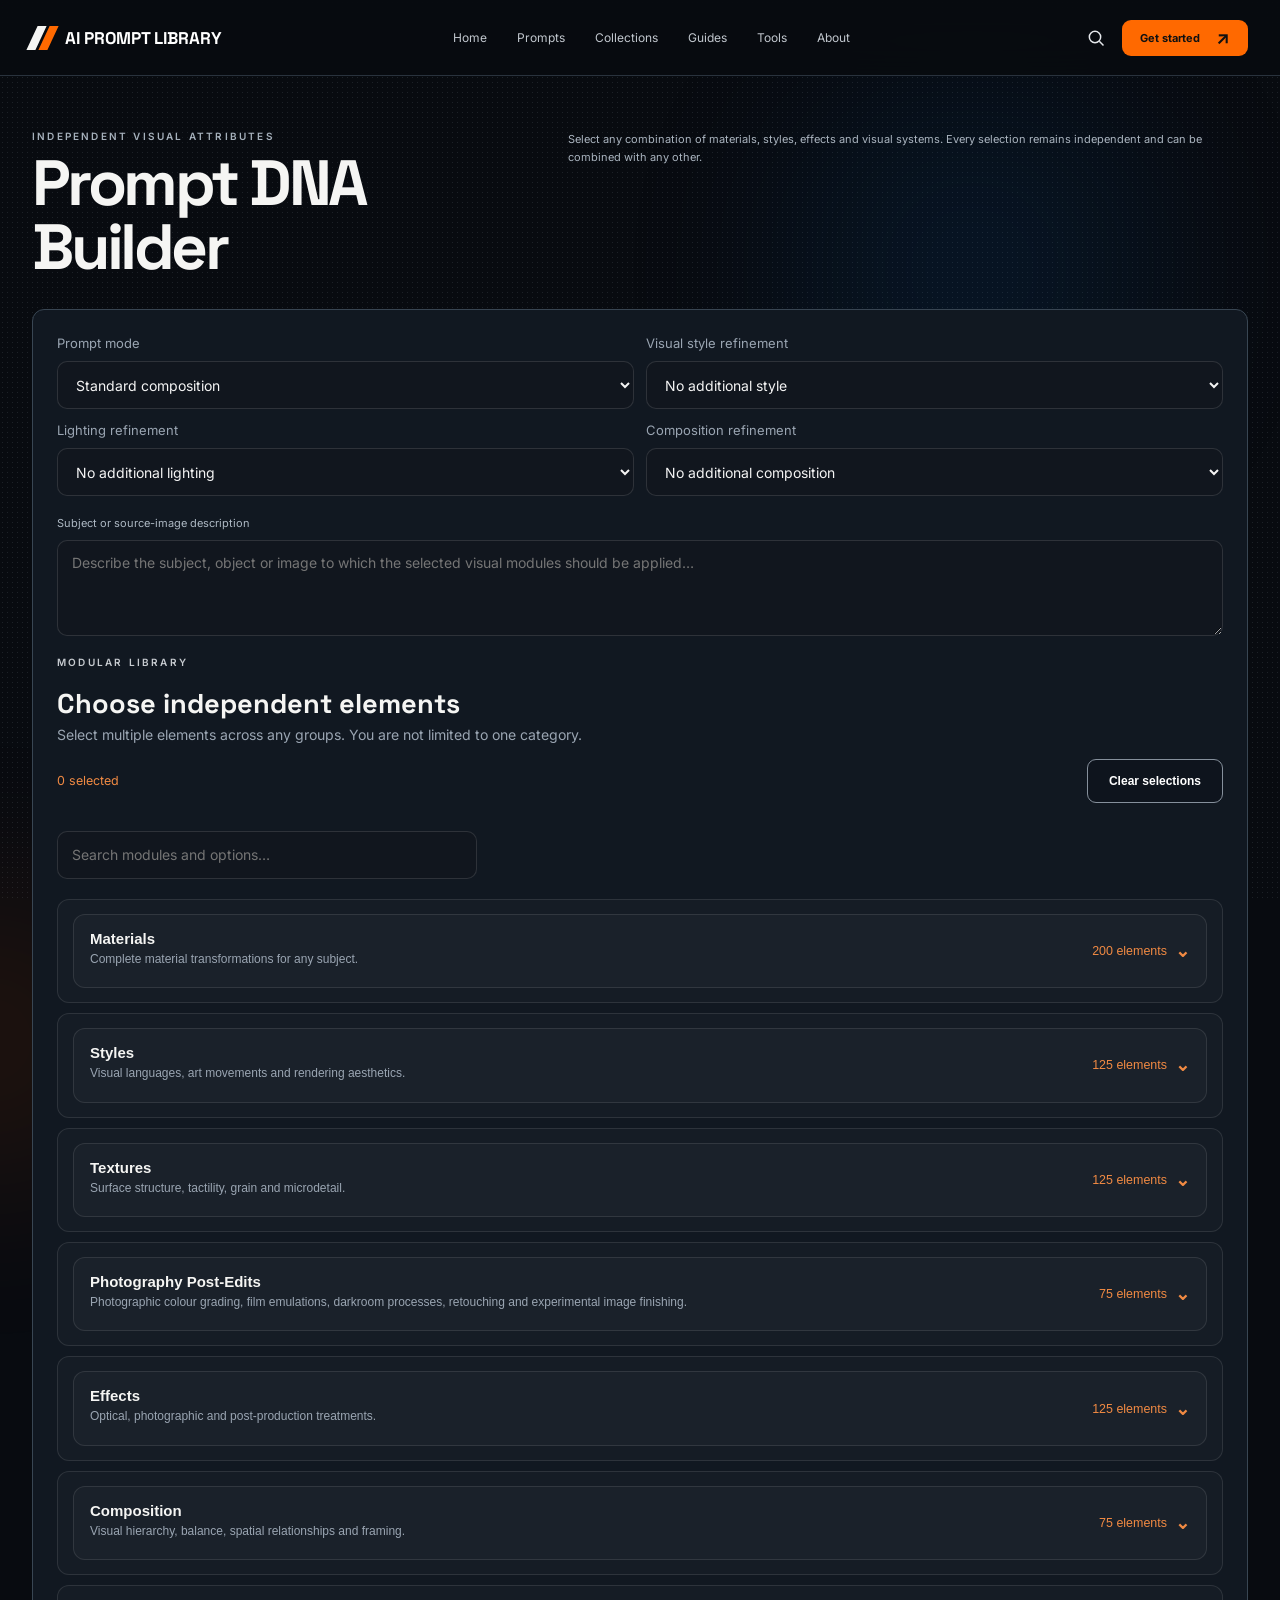
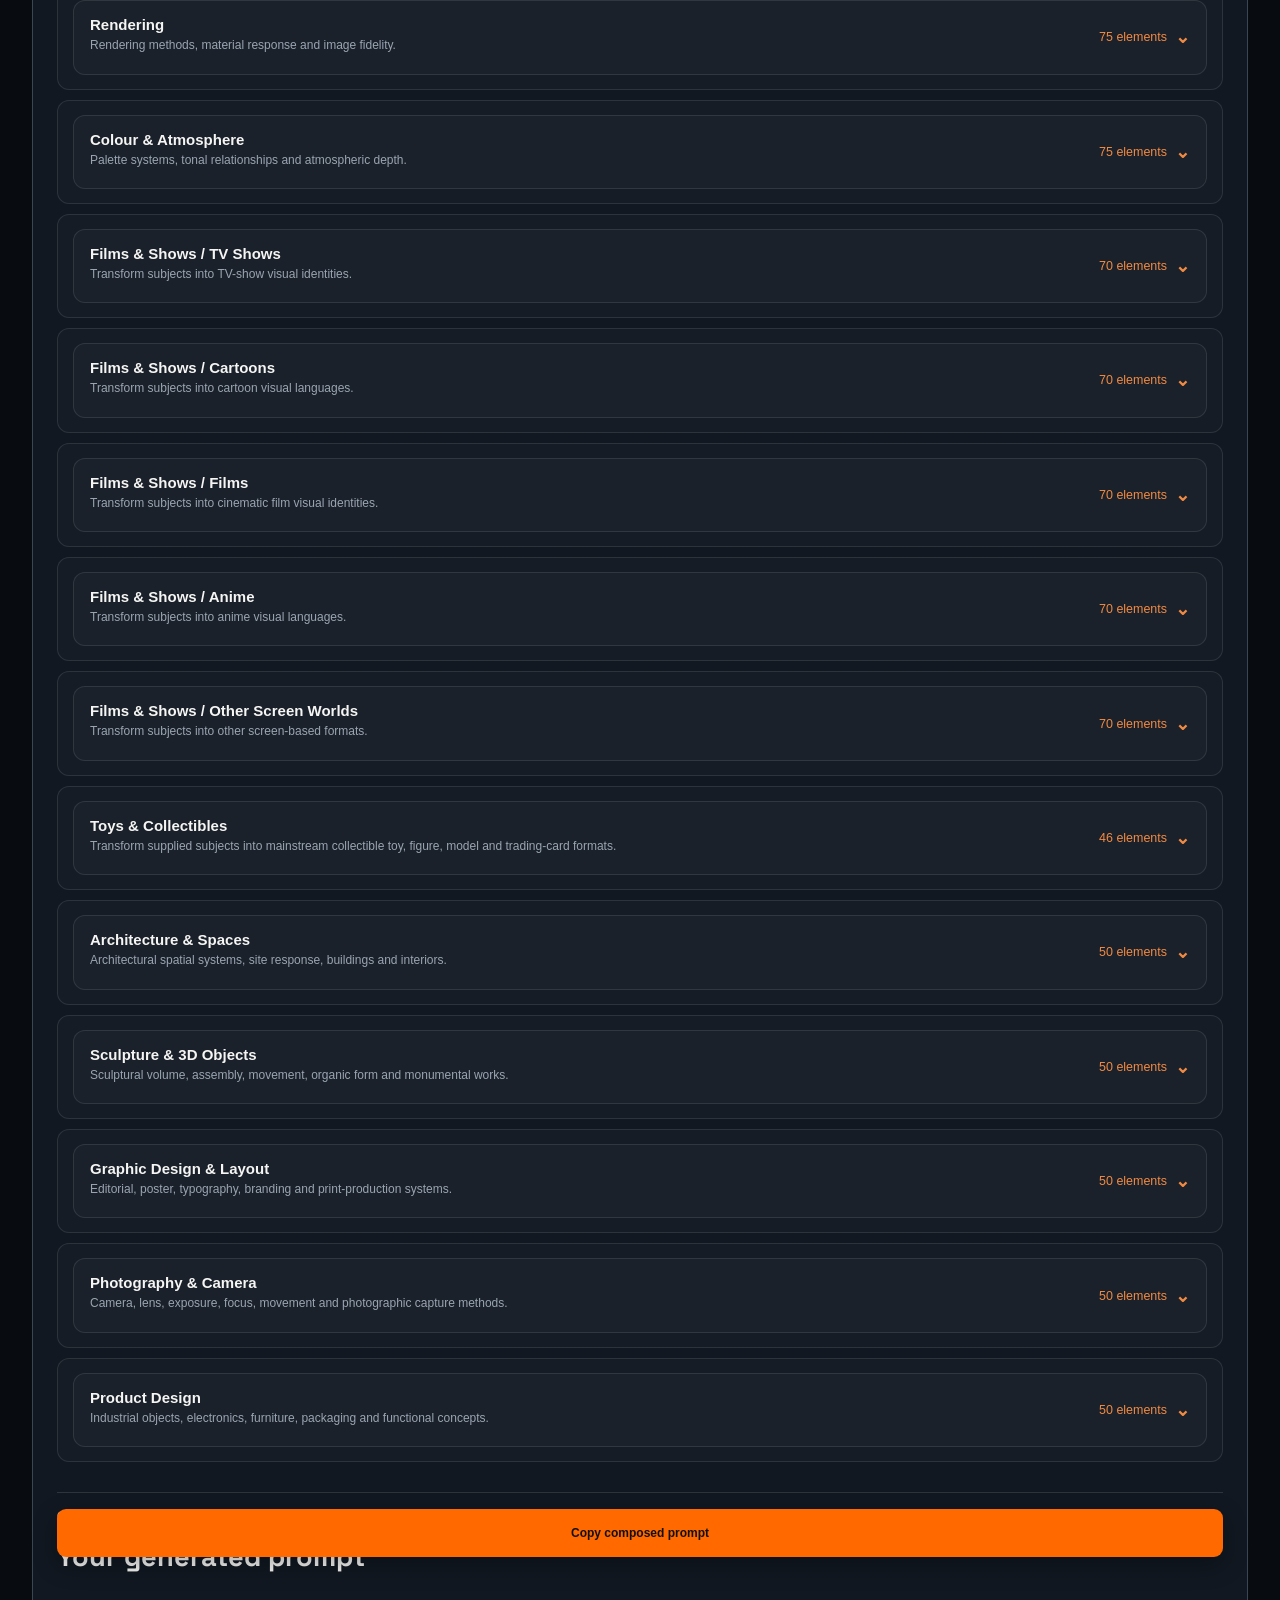
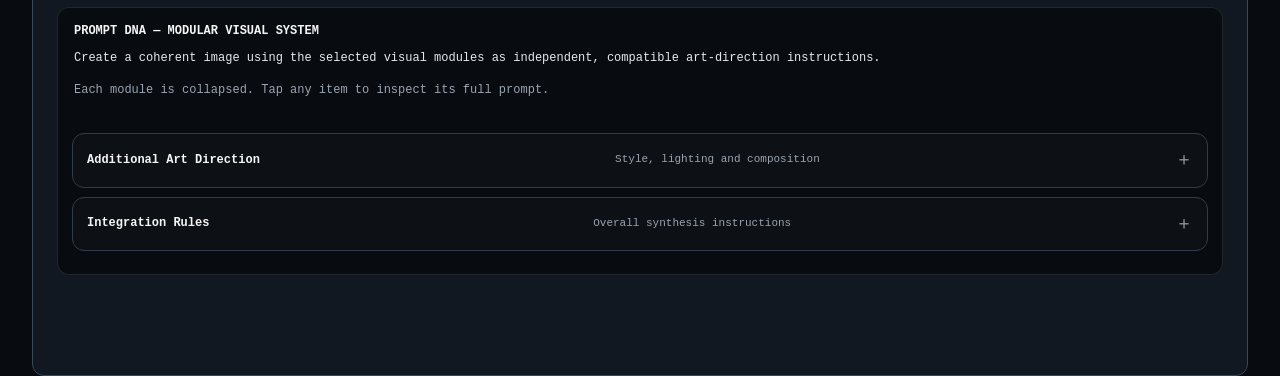
==== commit bb3e57f6: "Phase B3: wire Textures v2 runtime and cache keys" ====
--- a/builder.html
+++ b/builder.html
@@ -61,14 +61,15 @@
 
   <dialog class="prompt-dialog" id="prompt-dialog"><form method="dialog"><button class="dialog-close" aria-label="Close prompt detail">×</button></form><div id="dialog-content"></div></dialog>
   <div class="toast" id="toast" role="status" aria-live="polite"></div>
-  <script src="catalogue-expansion.js?v=20261121-prompt-options-v1"></script>
+  <script src="catalogue-expansion.js?v=20261122-b3-textures-v1"></script>
   <script>
     if (!Array.isArray(window.AI_PROMPT_EXPANSION)) {
       document.write('<script src="backups/2026-11-17/catalogue-expansion.js"><\\/script>');
     }
   </script>
   <script src="prompt-intelligence.js?v=20261121-intelligence-v2"></script>
-  <script src="app.js?v=20261121-prompt-options-v1"></script>
-  <script src="transformation-system.js?v=20261118-tcg-single-subcategory-v1"></script>
+  <script src="textures-v2.js?v=20261122-b3-textures-v1"></script>
+  <script src="app.js?v=20261122-b3-textures-v1"></script>
+  <script src="transformation-system.js?v=20261122-b3-textures-v1"></script>
 </body>
 </html>
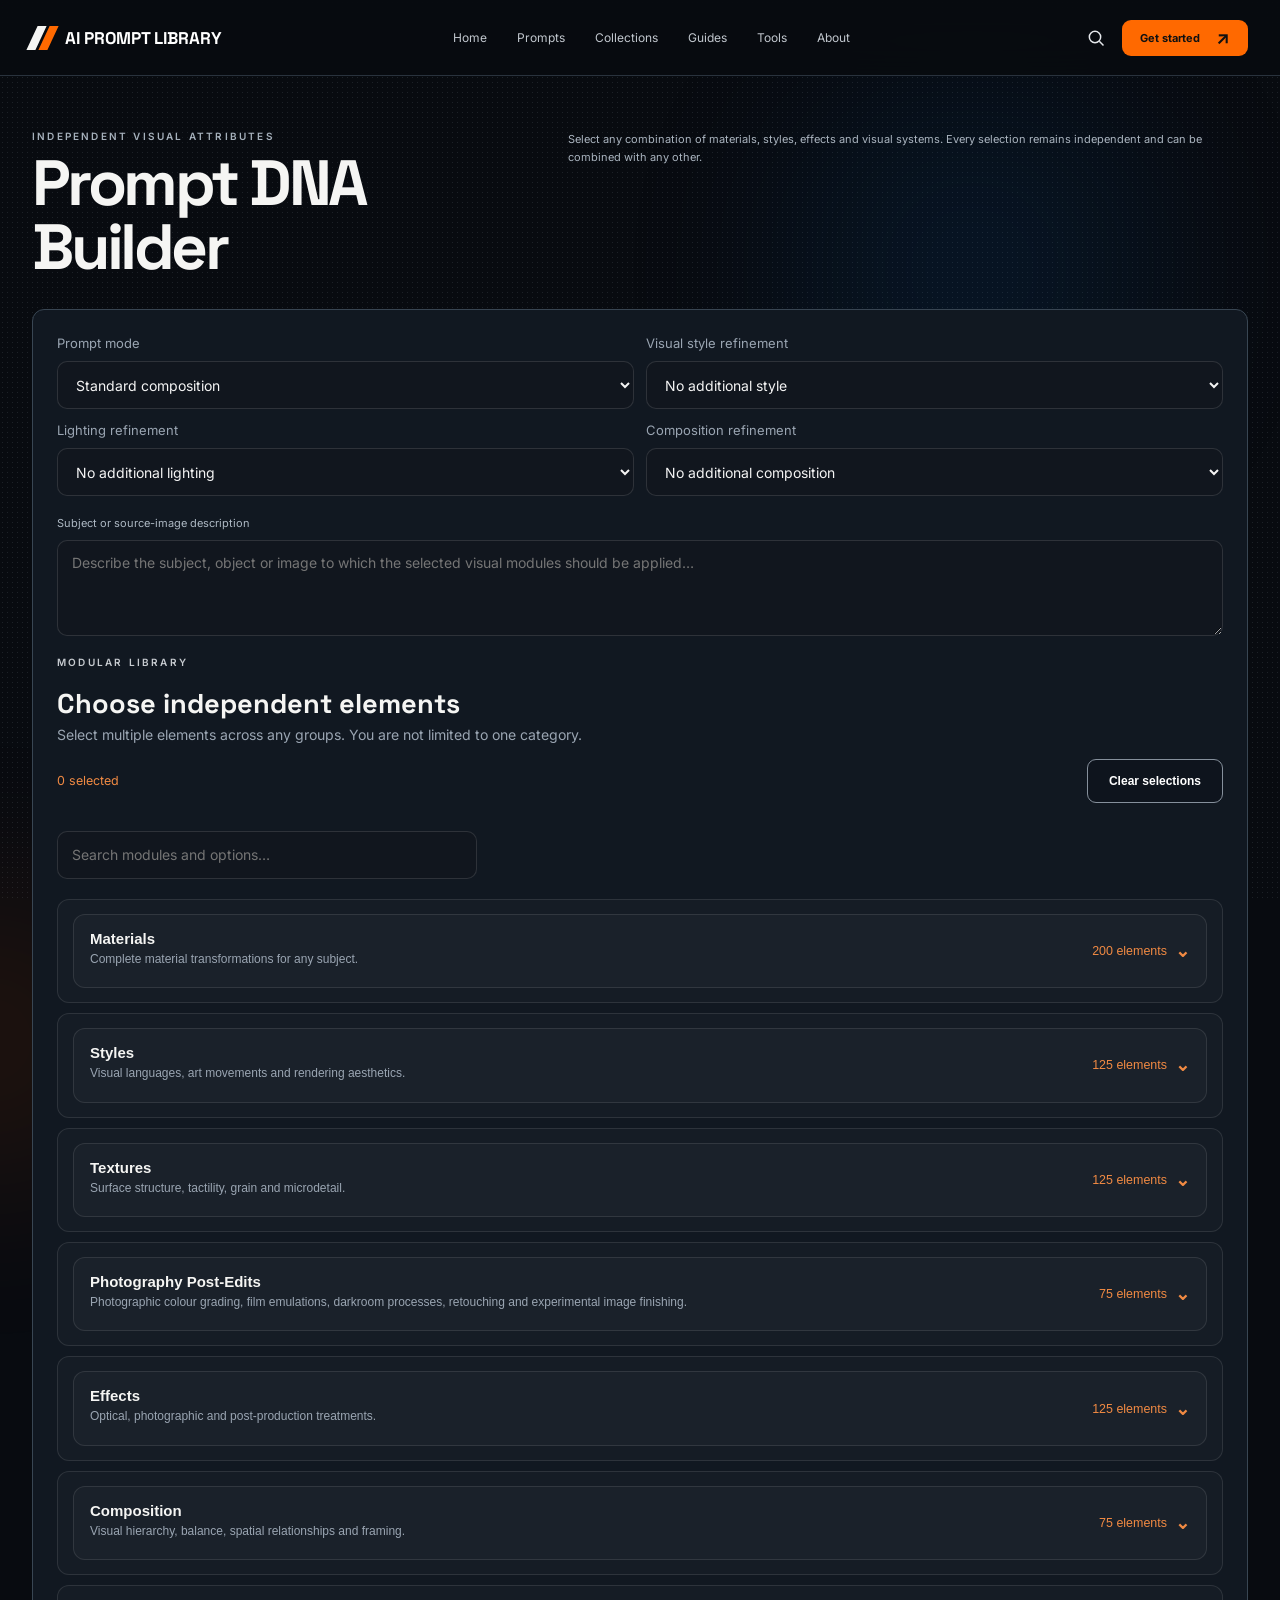
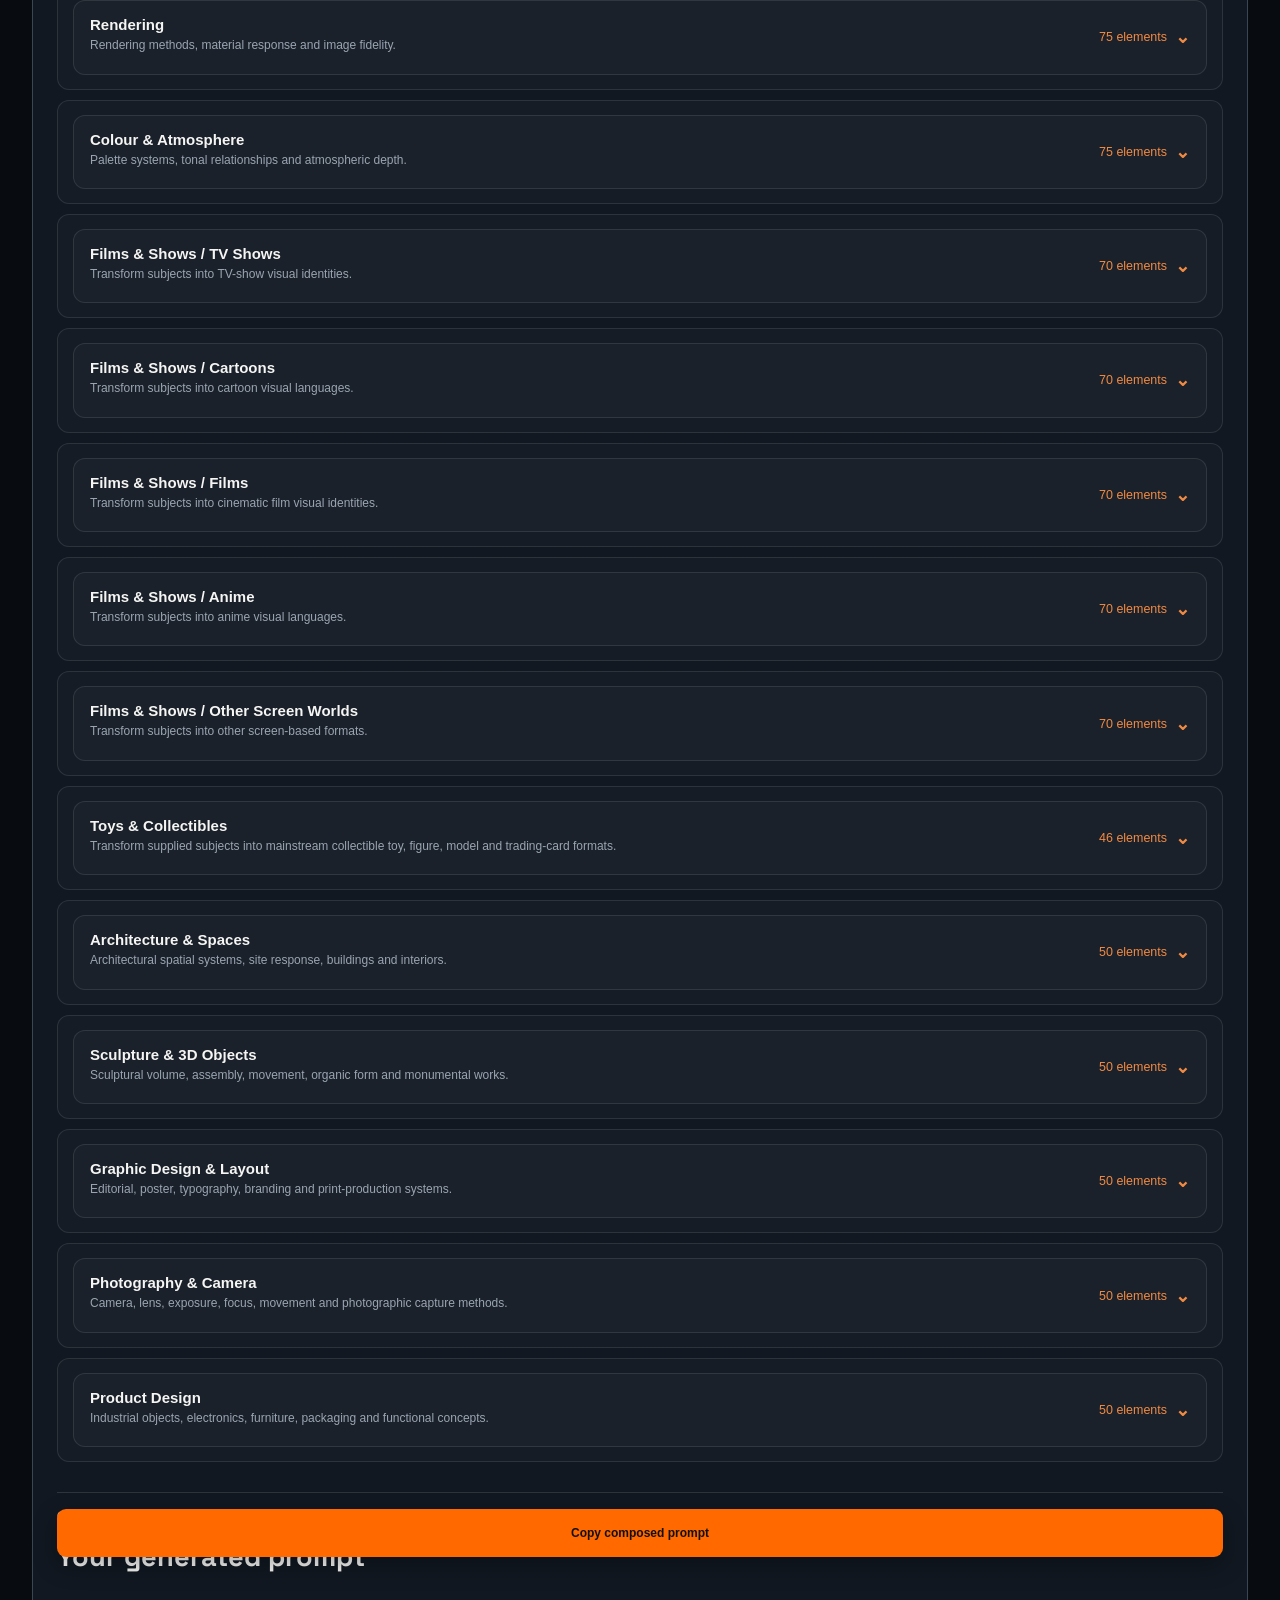
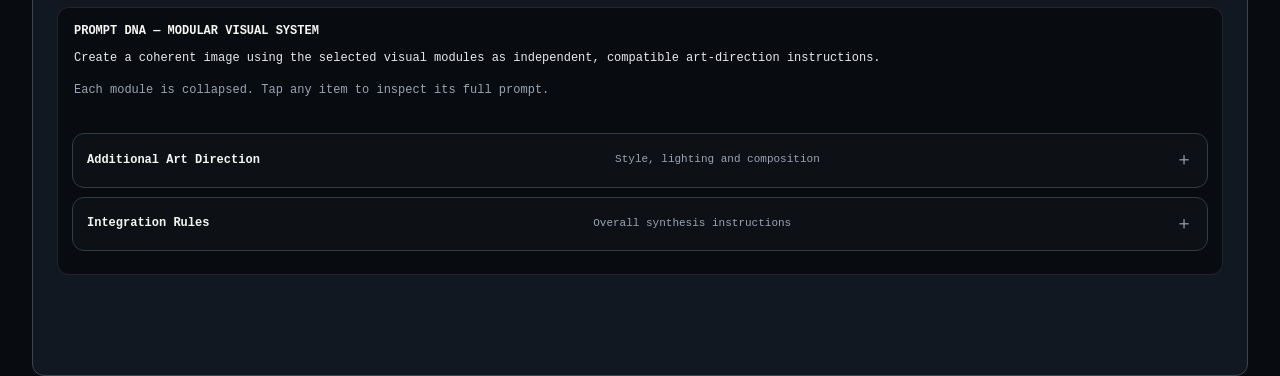
==== commit 6e133804: "B4-B load Effects v2 compiler in builder.html" ====
--- a/builder.html
+++ b/builder.html
@@ -69,6 +69,7 @@
   </script>
   <script src="prompt-intelligence.js?v=20261121-intelligence-v2"></script>
   <script src="textures-v2.js?v=20261122-b3-textures-v1"></script>
+  <script src="effects-v2.js?v=b4-effects-v2"></script>
   <script src="app.js?v=20261122-b3-textures-v1"></script>
   <script src="transformation-system.js?v=20261122-b3-textures-v1"></script>
 </body>
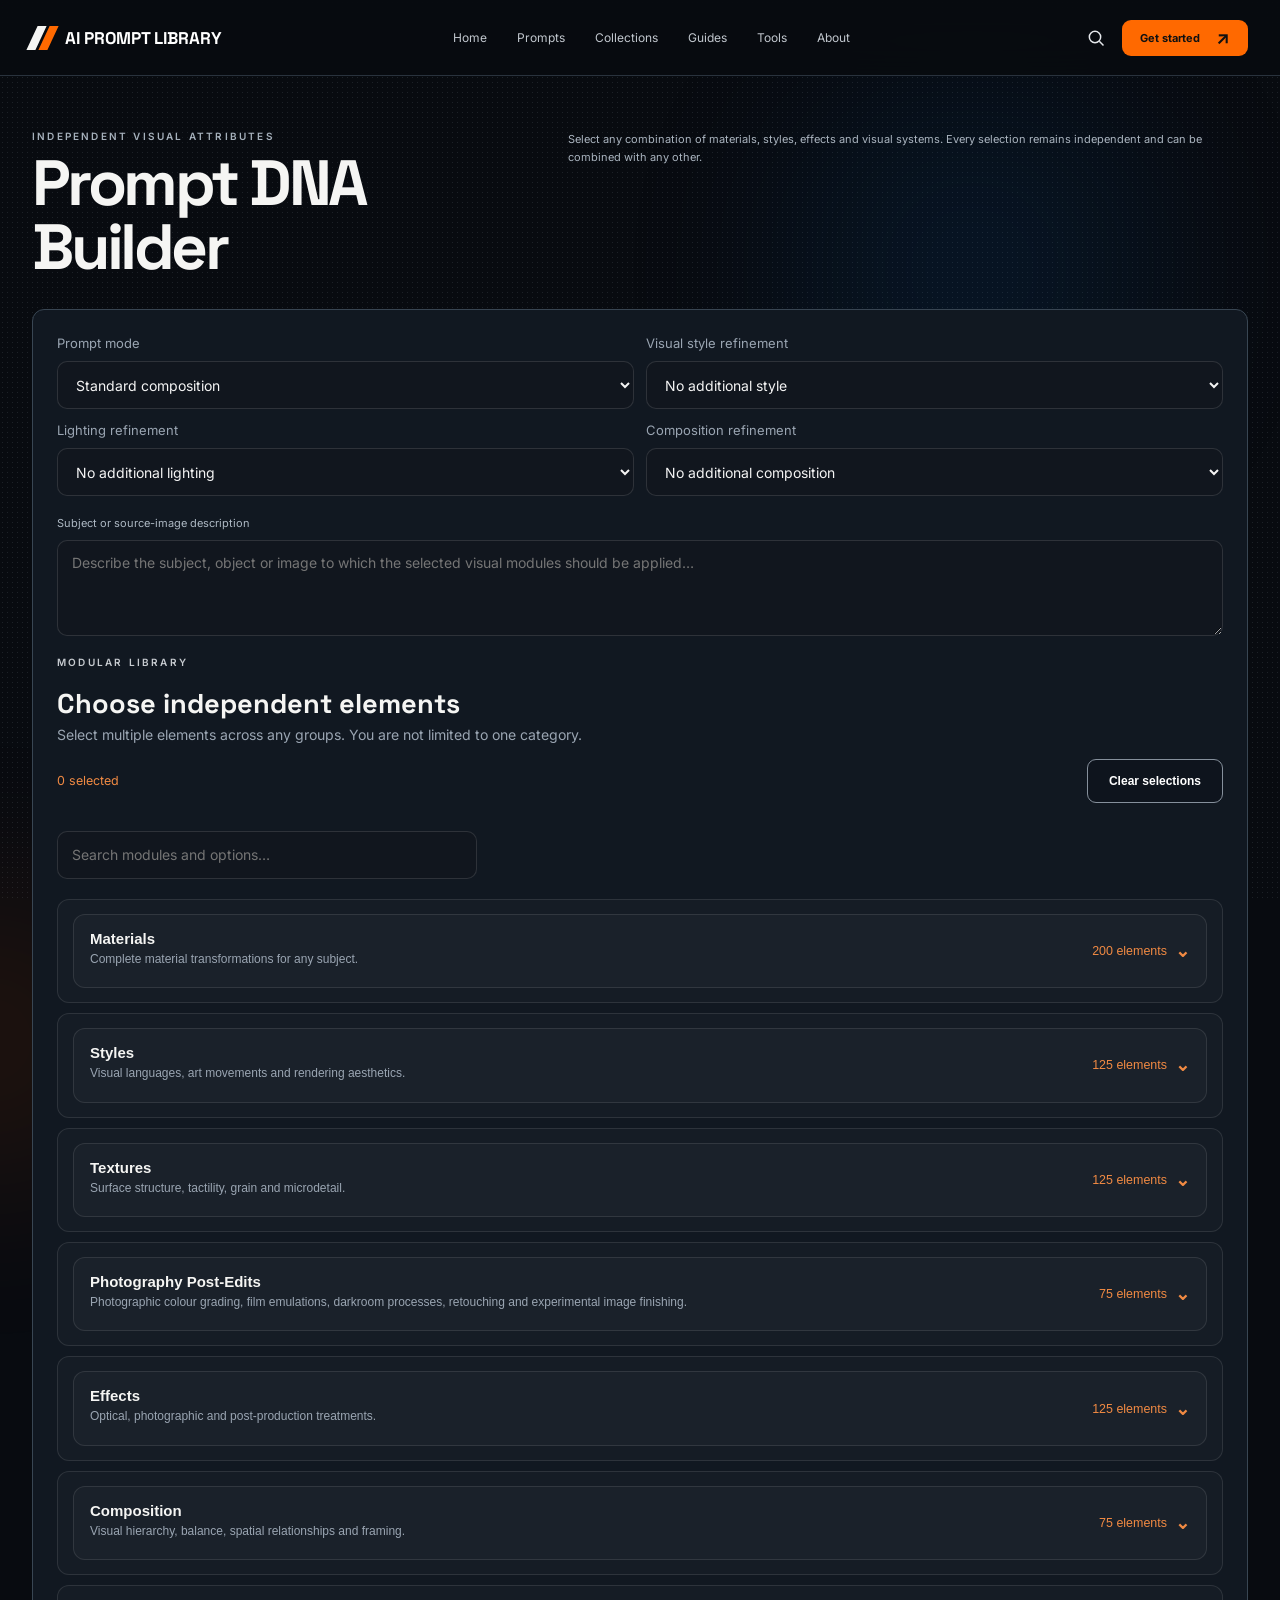
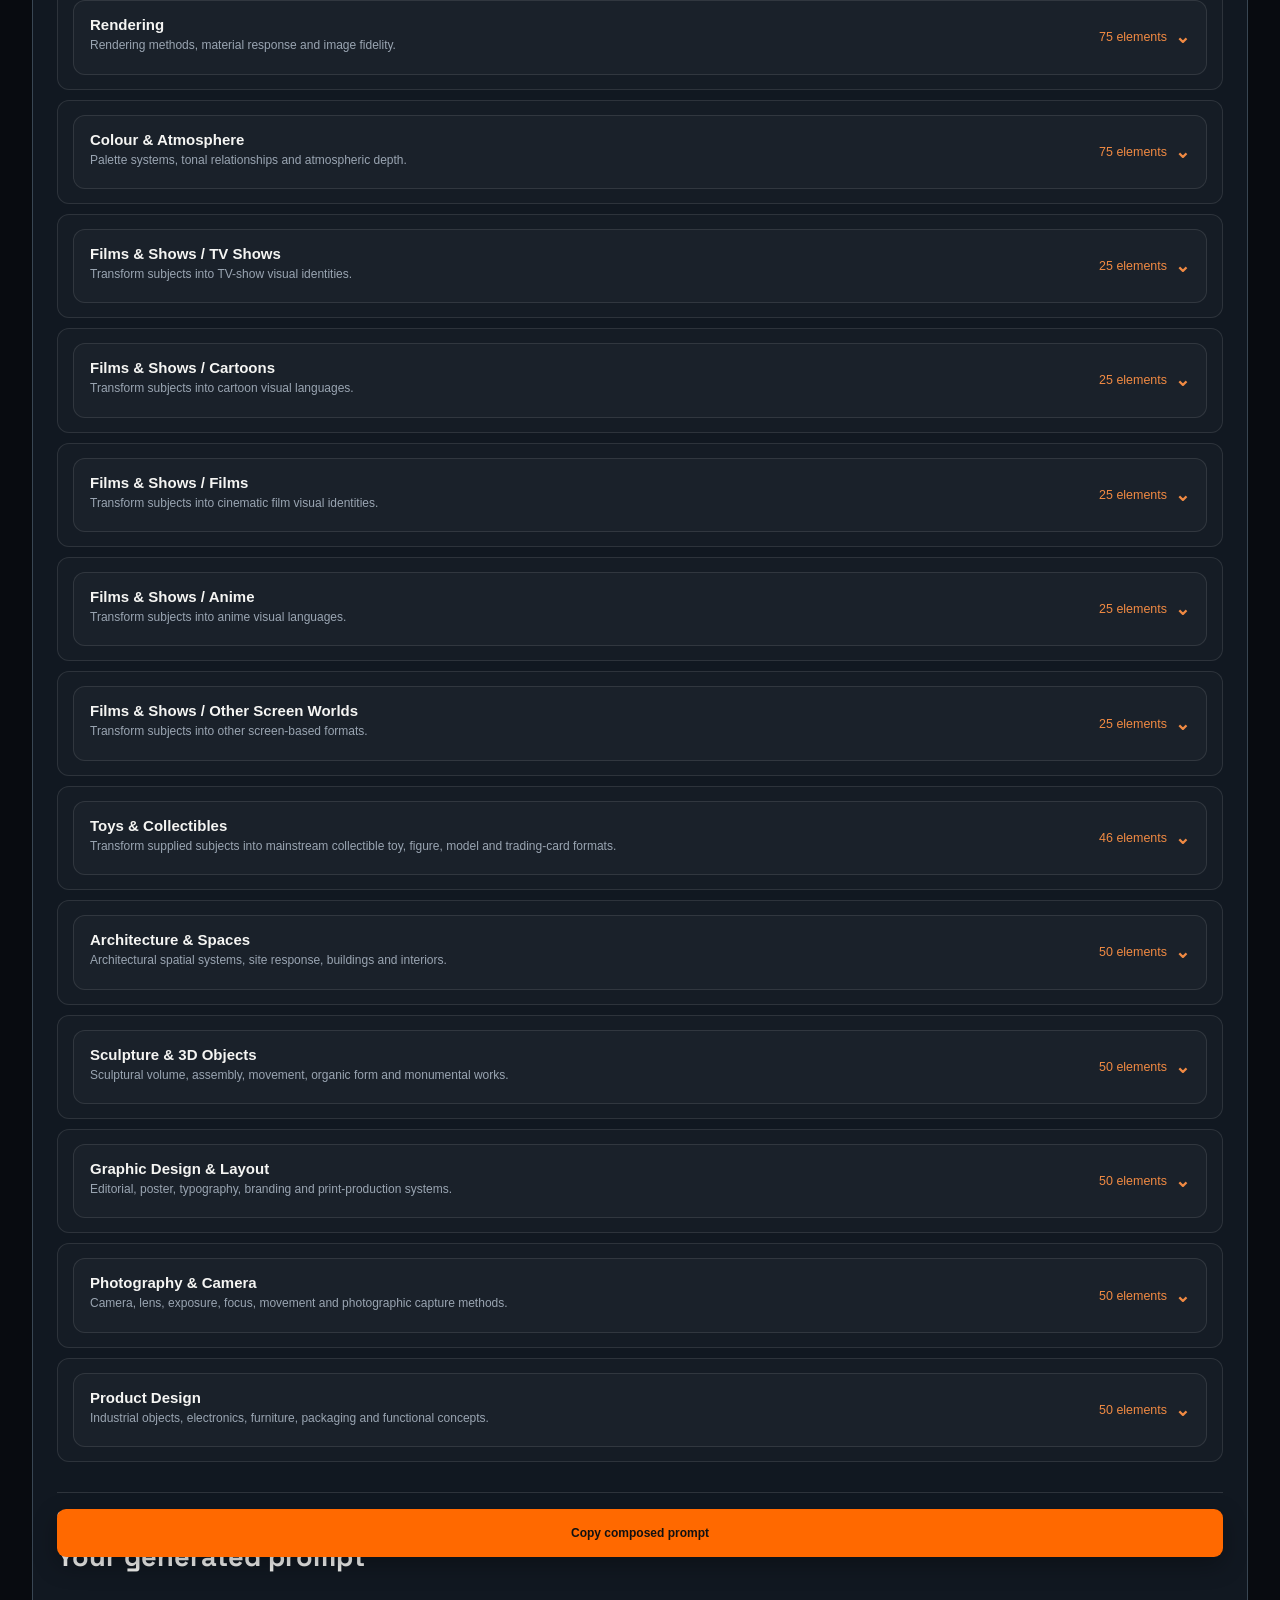
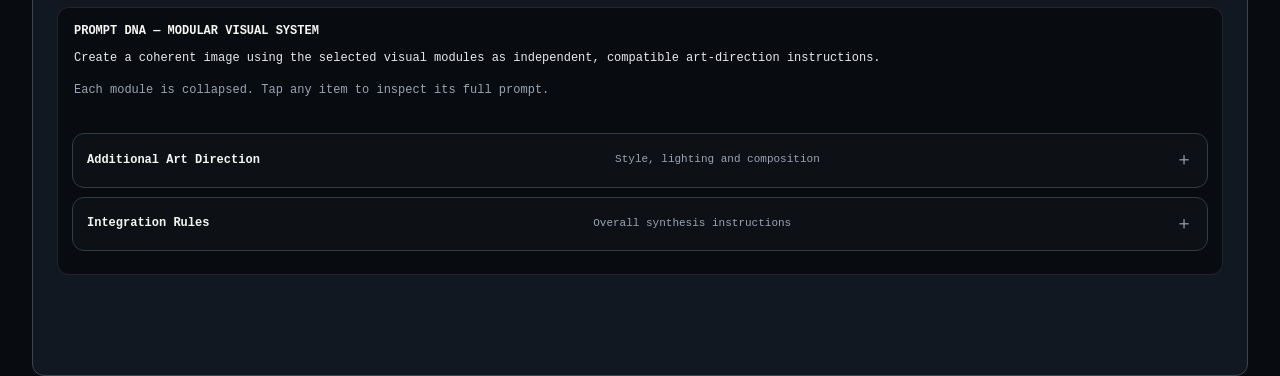
==== commit eac6e619: "B5-E: load Screenworld v2 catalogue on builder.html" ====
--- a/builder.html
+++ b/builder.html
@@ -36,7 +36,7 @@
         <section class="transformation-controls" id="transformation-controls" hidden aria-labelledby="transformation-heading">
           <div class="transformation-controls-heading"><p class="eyebrow">SPECIALIST TRANSFORMATION ARCHITECTURE</p><h2 id="transformation-heading">Define how the source changes</h2><p>Choose the transformation logic independently from the subject. The generated UTP will preserve the source according to your selected preservation contract.</p></div>
           <label>Transformation architecture<select id="transformation-architecture">
-            <option value="material">Material transformation</option><option value="surface">Surface transformation</option><option value="texture">Texture transformation</option><option value="style-transfer">Style transfer</option><option value="hybrid">Hybrid transformation</option>
+            <option value="material">Material transformation</option><option value="surface">Surface transformation</option><option value="texture">Texture transformation</option><option value="style-transfer">Style transfer</option><option value="effect">Effects transformation</option><option value="hybrid">Hybrid transformation</option>
           </select></label>
           <label>Target treatment / visual objective<textarea id="transformation-target" rows="3" placeholder="e.g. Transform the supplied ceramic vase into translucent smoked glass with a satin-polished finish…"></textarea></label>
           <label>Source preservation contract<select id="transformation-preservation">
@@ -70,6 +70,7 @@
   <script src="prompt-intelligence.js?v=20261121-intelligence-v2"></script>
   <script src="textures-v2.js?v=20261122-b3-textures-v1"></script>
   <script src="effects-v2.js?v=b4-effects-v2"></script>
+  <script src="screenworlds-v2.js?v=b5-d-catalogue-v2"></script>
   <script src="app.js?v=20261122-b3-textures-v1"></script>
   <script src="transformation-system.js?v=20261122-b3-textures-v1"></script>
 </body>
